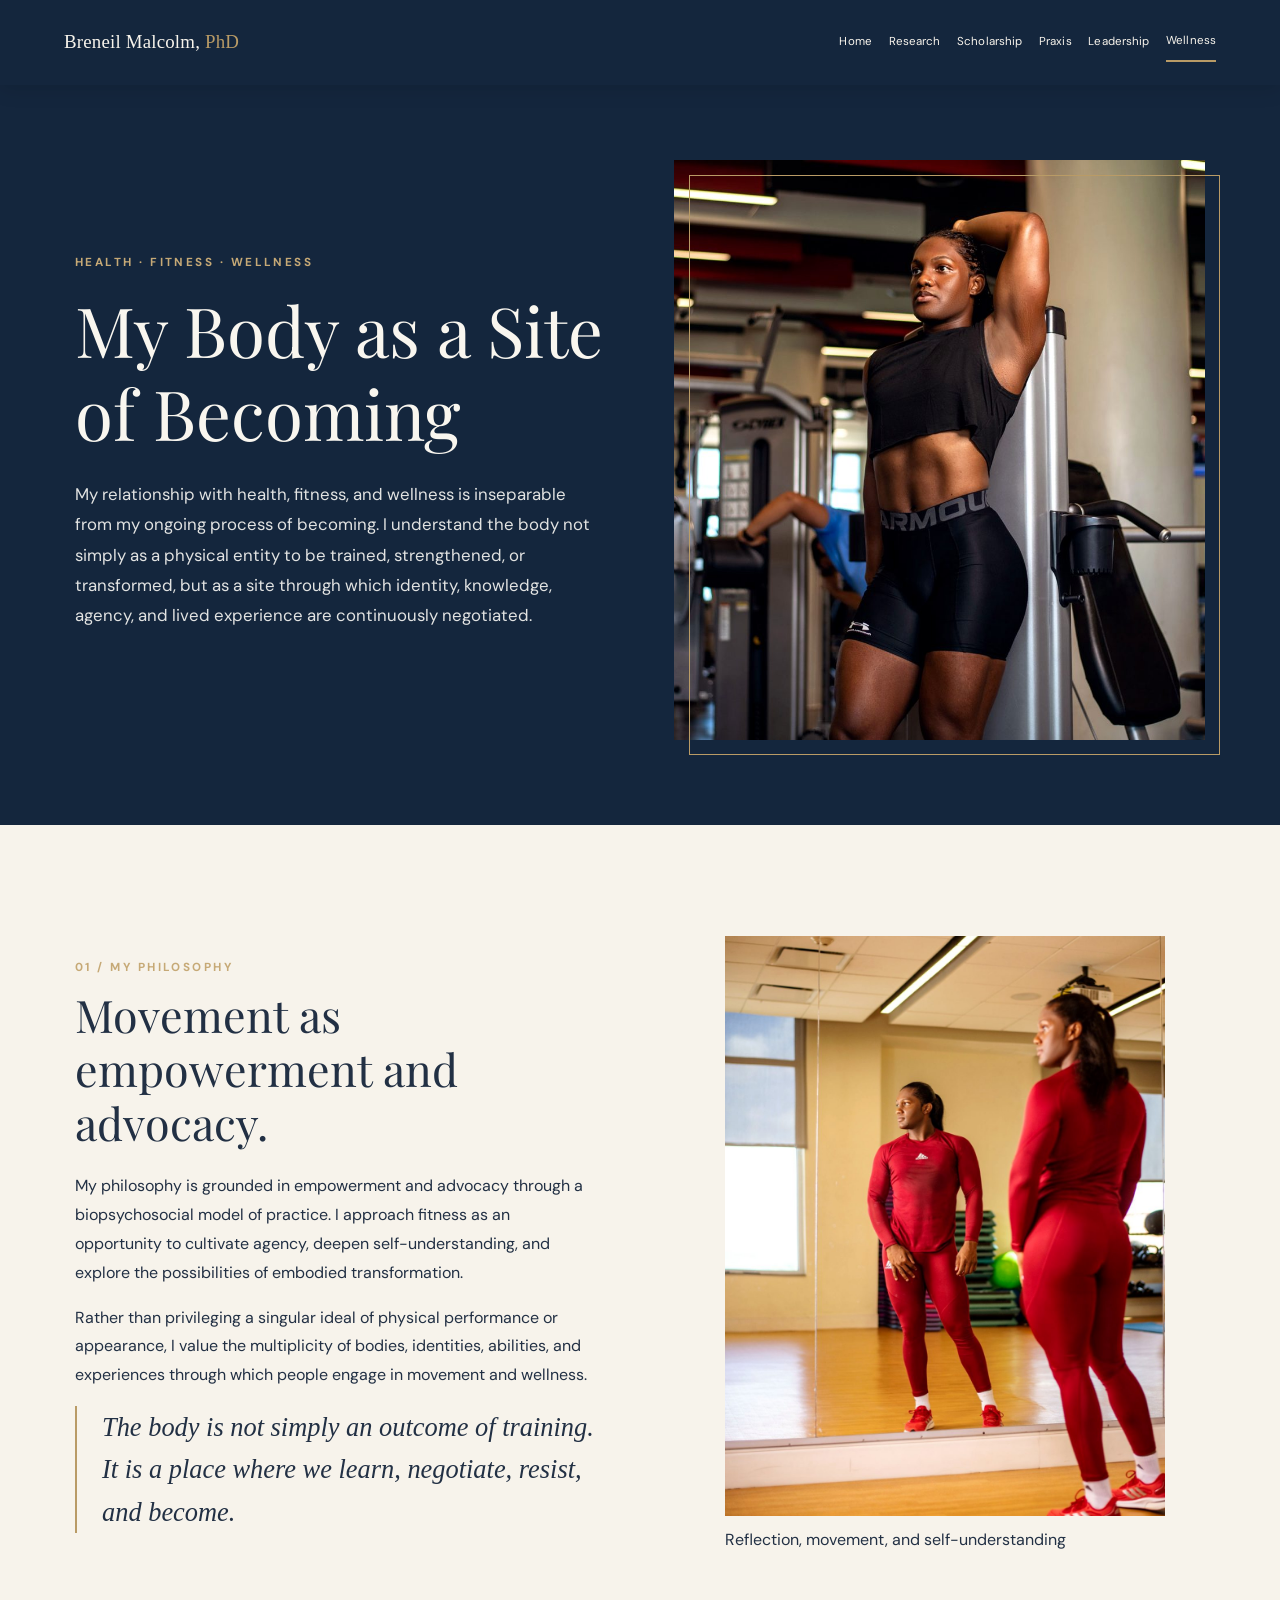
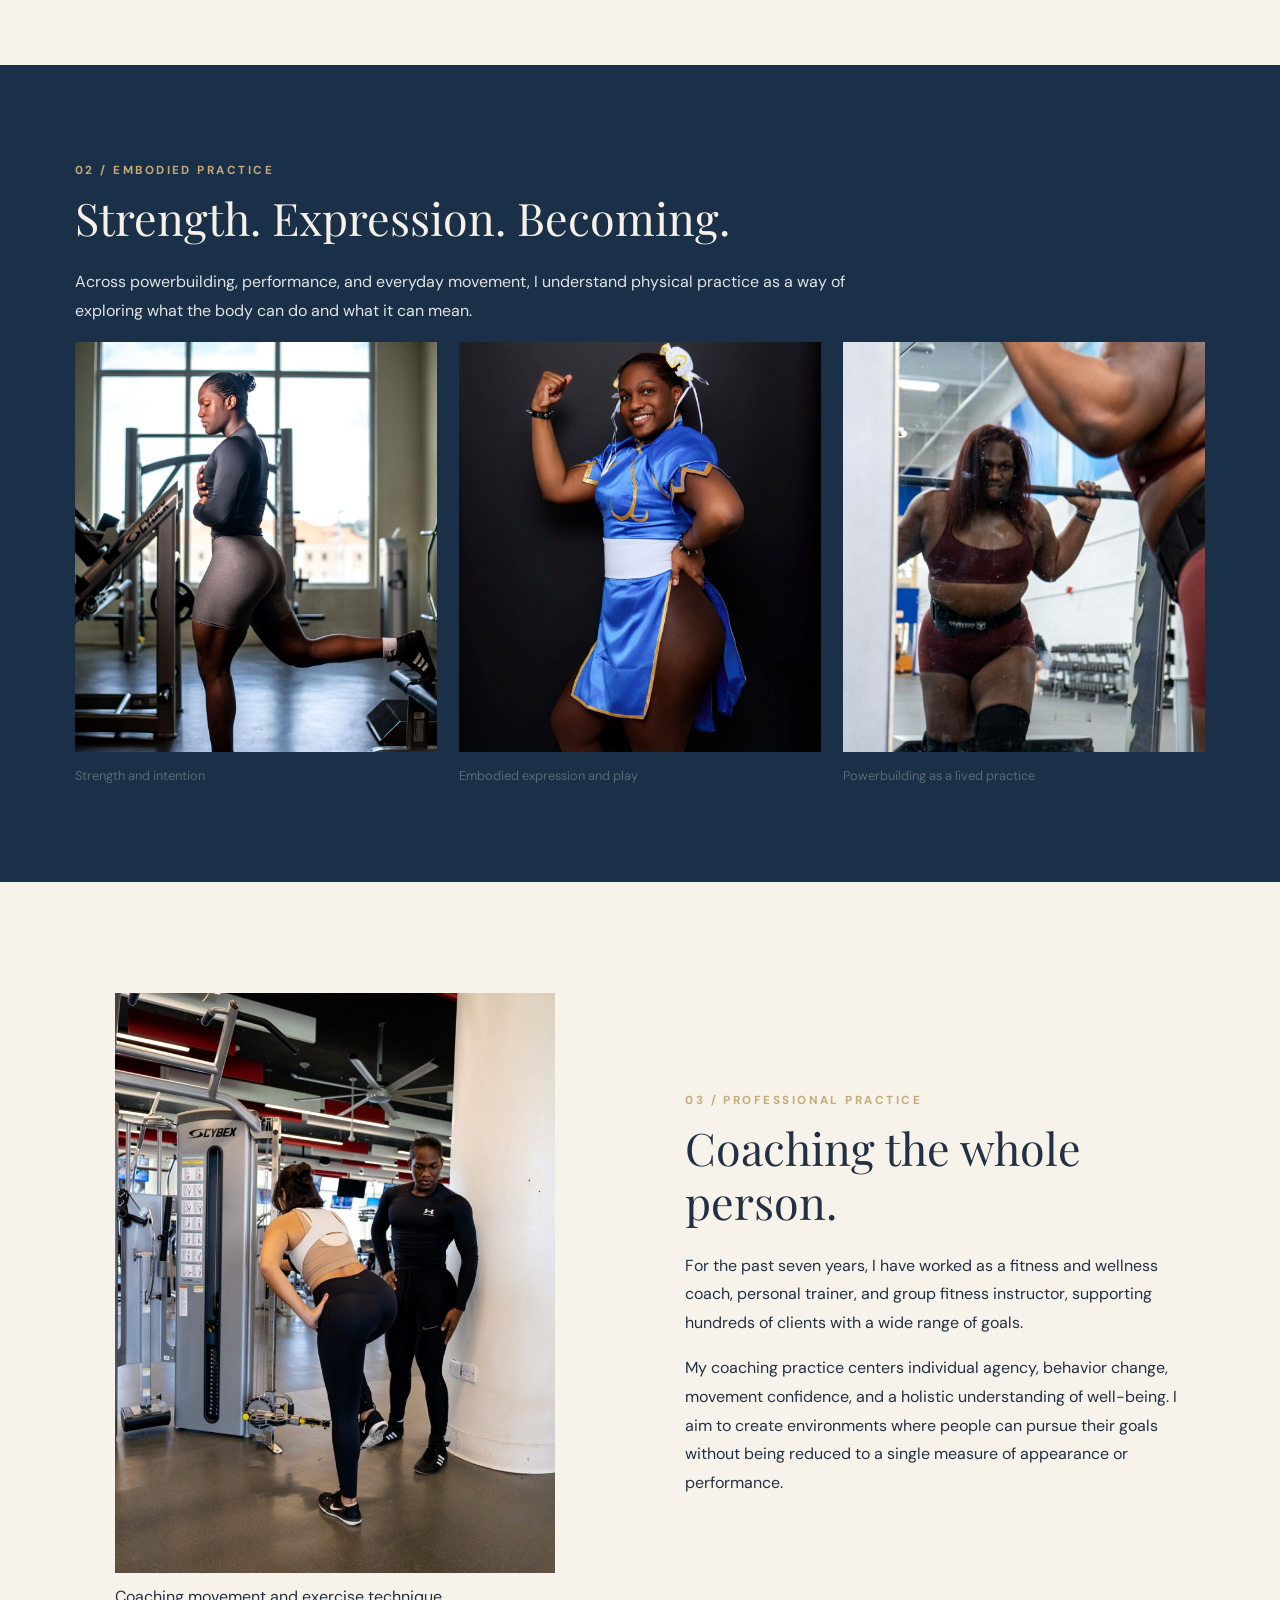
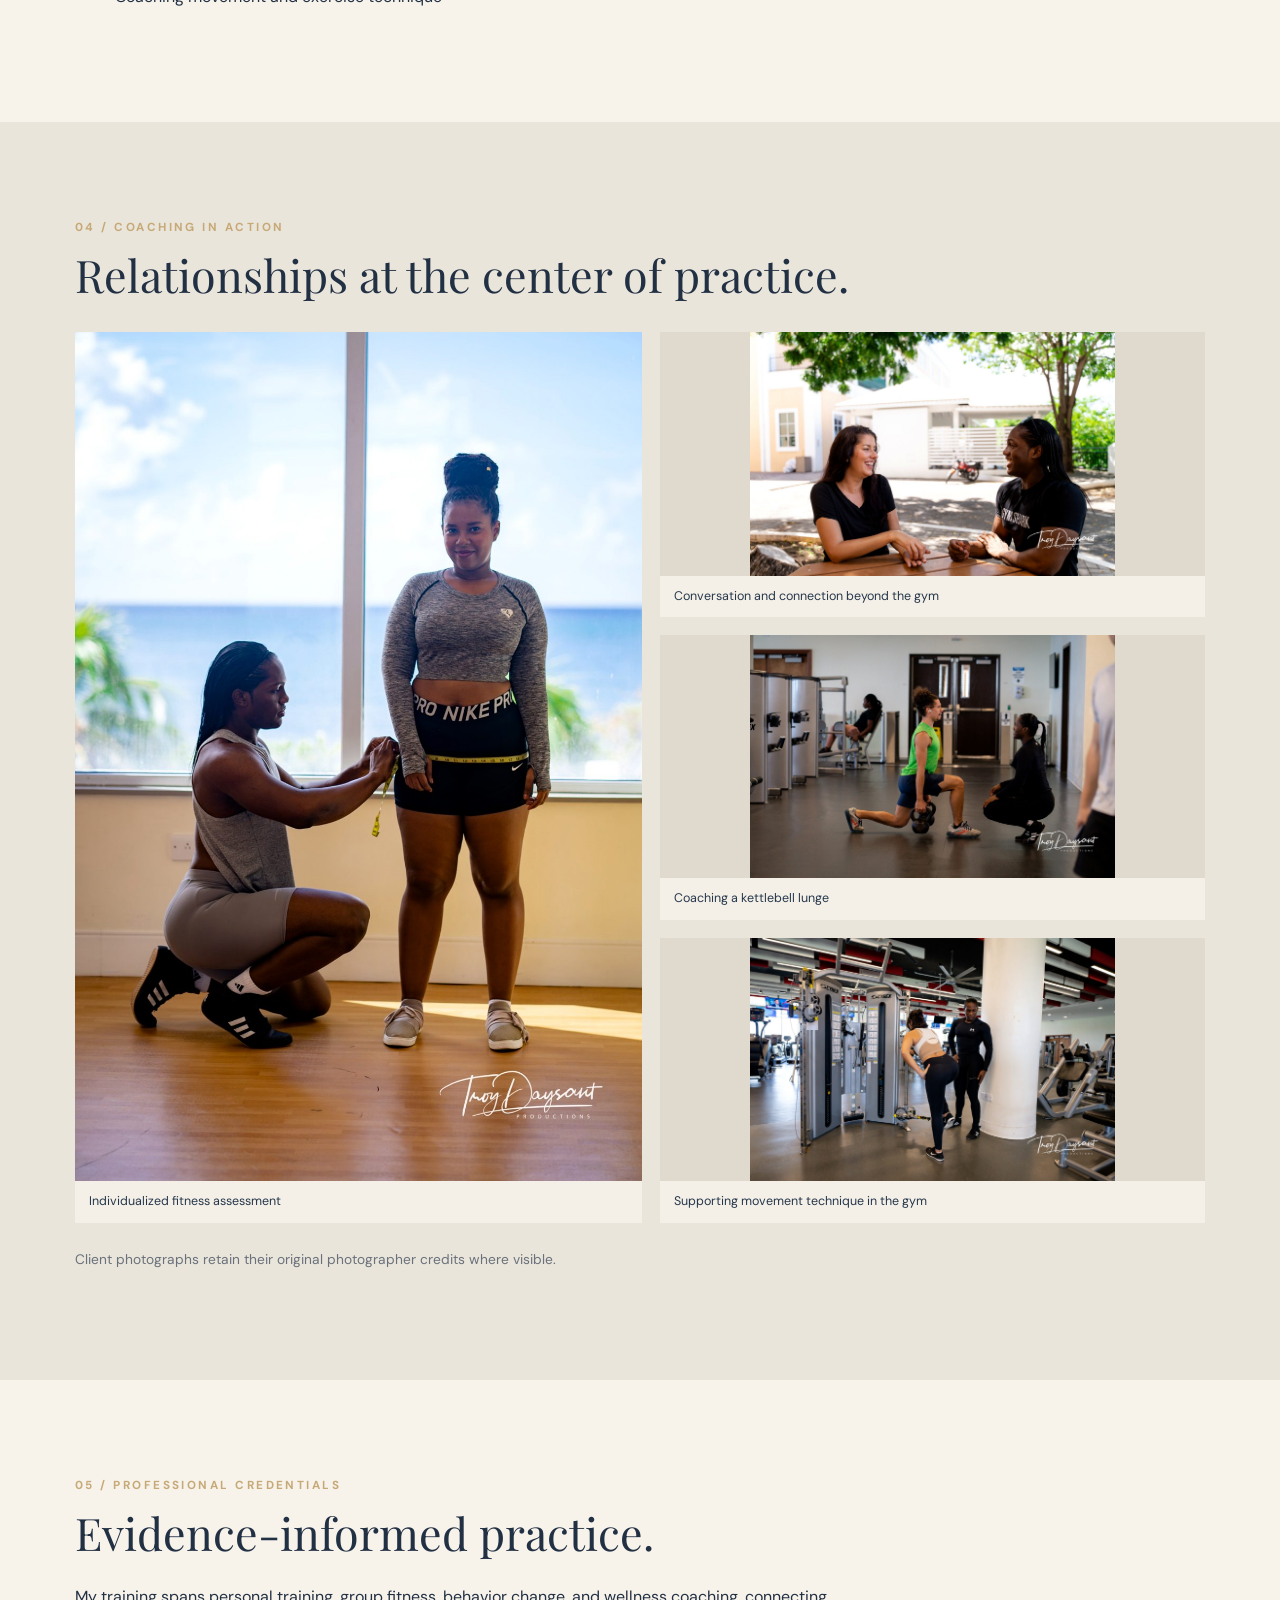
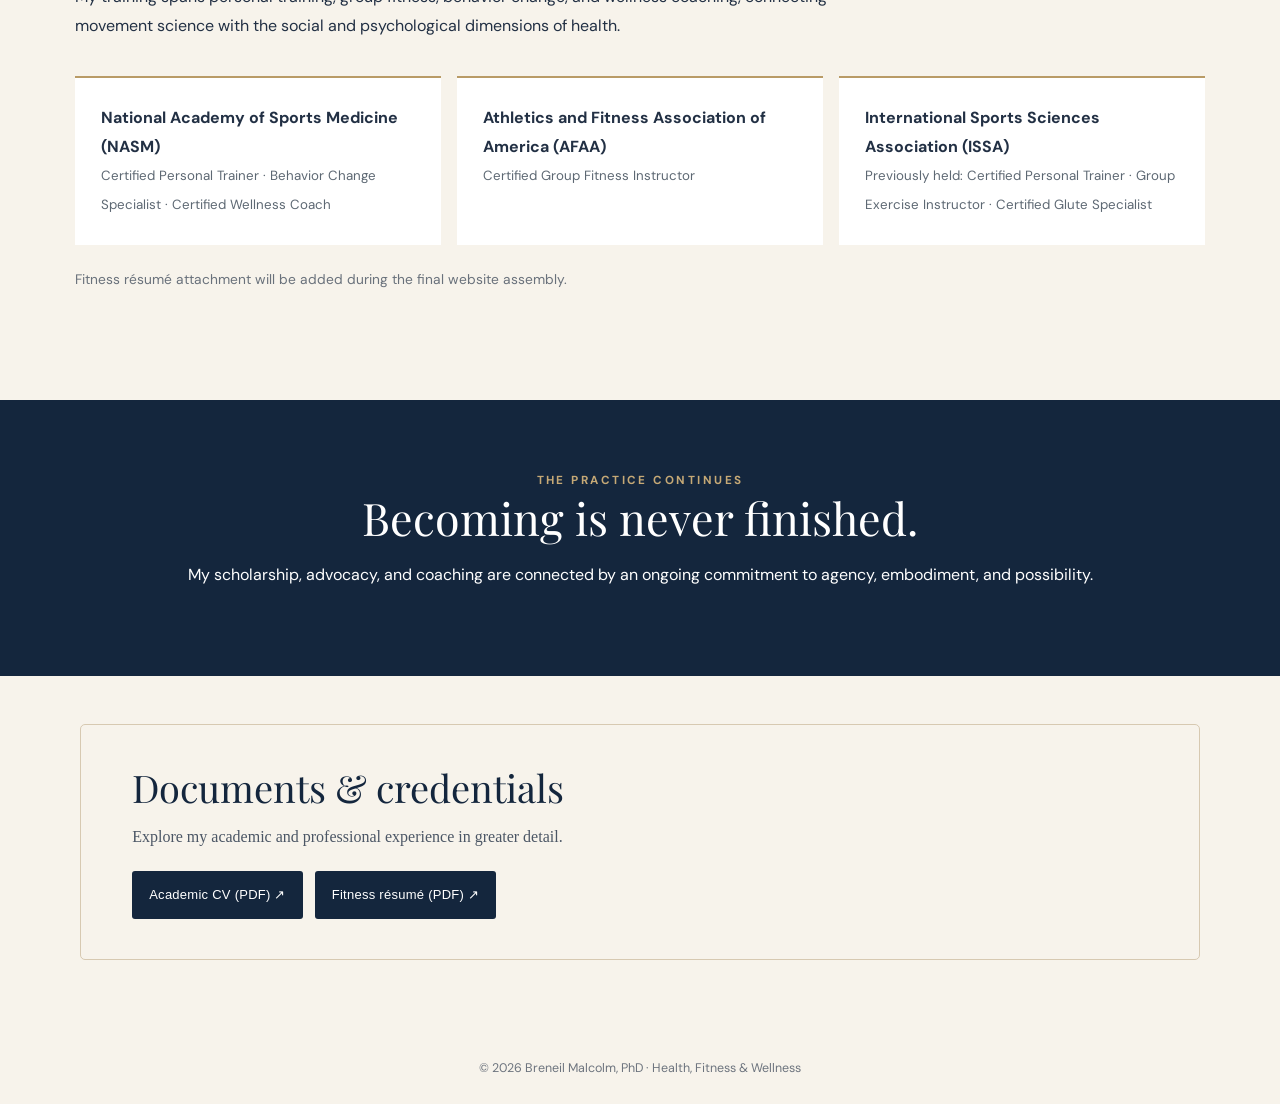
==== health-fitness-wellness.html @ 433d4fa1 "Launch Version 3 website preview" ====
<!DOCTYPE html>

<html lang="en"><head><meta charset="utf-8"/><meta content="width=device-width, initial-scale=1" name="viewport"/><title>Health, Fitness &amp; Wellness | Breneil Malcolm, PhD</title><style>@import url('https://fonts.googleapis.com/css2?family=DM+Sans:wght@400;500;600;700&family=Playfair+Display:wght@400;500;600&display=swap');:root{--navy:#14263d;--gold:#b99b66;--ivory:#f7f3eb;--ink:#223044}*{box-sizing:border-box}body{margin:0;background:var(--ivory);color:var(--ink);font-family:'DM Sans',Arial,sans-serif;line-height:1.8}header{background:#14263d;color:white;display:flex;align-items:center;justify-content:space-between;gap:20px;padding:23px 5%;position:sticky;top:0;z-index:3;box-shadow:0 3px 20px #0002}header a{color:#f8f4ec;text-decoration:none}header .brand{font-family:Georgia,serif;font-size:1.18rem;letter-spacing:.01em}header .brand span{color:var(--gold)}nav{display:flex;gap:17px;flex-wrap:wrap;font-size:.75rem}nav a:hover{color:#d9b97d}.wrap{max-width:1190px;margin:auto;padding:0 30px}.hero{background:var(--navy);color:#f9f6ef;padding:75px 0 85px}.hero-grid{display:grid;grid-template-columns:1fr 1fr;gap:6%;align-items:center}.eyebrow{color:#c6a976;font-size:.73rem;letter-spacing:.21em;text-transform:uppercase;font-weight:700}h1,h2,h3{font-family:'Playfair Display',Georgia,serif;font-weight:400;line-height:1.2}h1{font-size:clamp(3.3rem,5.4vw,6rem);margin:15px 0 25px}h2{font-size:clamp(2.1rem,3.5vw,3.5rem);margin:10px 0 23px}h3{font-size:1.6rem;margin:0 0 15px}.hero p{max-width:570px;color:#e2e3e2;font-size:1.05rem}.hero img{width:100%;height:580px;object-fit:cover;object-position:50% 30%;display:block}.hero figure{margin:0;position:relative}.hero figure:after{content:'';position:absolute;inset:15px -15px -15px 15px;border:1px solid #b99b66;pointer-events:none}section{padding:95px 0}.split{display:grid;grid-template-columns:1fr 1fr;gap:8%;align-items:center}.split img{width:100%;height:580px;object-fit:cover}.quote{font-family:Georgia,serif;font-style:italic;font-size:1.65rem;line-height:1.6;border-left:2px solid var(--gold);padding-left:25px}.dark{background:#1a3048;color:#f6f0e7}.dark p{color:#e1e3e4}.grid{display:grid;grid-template-columns:repeat(3,1fr);gap:22px}.grid figure,.two figure{margin:0}.grid img{width:100%;height:410px;object-fit:cover;display:block}.grid figure:nth-child(2) img{object-position:50% 32%}.grid figcaption,.two figcaption{font-size:.8rem;margin-top:12px;color:#5d6873}.two{display:grid;grid-template-columns:1fr 1fr;gap:24px}.two img{width:100%;height:390px;object-fit:cover;display:block}.credentials{display:grid;grid-template-columns:repeat(3,1fr);gap:16px;margin-top:35px}.credential{padding:26px;border-top:2px solid var(--gold);background:#fff}.credential b{display:block}.credential small{color:#5d6873}.note{color:#69717b;font-size:.86rem}.end{background:#14263d;color:white;text-align:center;padding:70px 20px}.end h2{margin:0 0 16px}footer{padding:25px;text-align:center;font-size:.78rem;color:#6d747e}@media(max-width:850px){header{position:relative;display:block}nav{margin-top:15px}.hero-grid,.split,.two{grid-template-columns:1fr}.hero img{height:470px}.grid,.credentials{grid-template-columns:1fr 1fr}section{padding:65px 0}}@media(max-width:580px){.grid,.credentials{grid-template-columns:1fr}.hero{padding:45px 0}.hero img{height:420px}.grid img{height:400px}.wrap{padding:0 20px}}
.two img.assessment-full{height:auto;aspect-ratio:auto;object-fit:contain;display:block;background:#f7f3eb}

/* Four-image editorial coaching gallery: one full portrait and three stacked scenes */
.coaching-editorial-grid{display:grid;grid-template-columns:minmax(0,1.04fr) minmax(0,1fr);gap:18px;align-items:start;margin-top:30px}
.coaching-editorial-grid .coaching-feature,.coaching-editorial-grid .coaching-stack{min-width:0}
.coaching-editorial-grid .coaching-stack{display:grid;grid-template-rows:repeat(3,auto);gap:18px}
.coaching-editorial-grid figure{margin:0;overflow:hidden;background:#e0d9ce}
.coaching-editorial-grid img{display:block;width:100%;height:auto;object-fit:contain}
.coaching-editorial-grid .coaching-feature img{aspect-ratio:auto;object-fit:contain}
.coaching-editorial-grid .coaching-stack img{height:100%;min-height:0;object-fit:contain;object-position:center;background:#e0d9ce}
@media(min-width:751px){.coaching-editorial-grid .coaching-stack{grid-template-rows:repeat(3,minmax(0,1fr));height:var(--feature-height,760px)}.coaching-editorial-grid .coaching-stack figure{display:flex;flex-direction:column;min-height:0}.coaching-editorial-grid .coaching-stack figure img{flex:1;min-height:0;height:0}.coaching-editorial-grid .coaching-stack figcaption{flex:none}}
.coaching-editorial-grid figcaption{padding:12px 14px;color:#26374b;font-size:.78rem;line-height:1.4;background:#f4f0e8}
@media(max-width:750px){.coaching-editorial-grid .coaching-stack img{height:210px;object-fit:contain}.coaching-editorial-grid{grid-template-columns:1fr}.coaching-editorial-grid .coaching-stack{grid-template-columns:1fr 1fr;grid-template-rows:auto}.coaching-editorial-grid .coaching-stack figure:last-child{grid-column:1/-1}.coaching-editorial-grid .coaching-stack img{height:210px}}
@media(max-width:480px){.coaching-editorial-grid .coaching-stack{grid-template-columns:1fr}.coaching-editorial-grid .coaching-stack figure:last-child{grid-column:auto}.coaching-editorial-grid .coaching-stack img{height:auto;max-height:360px;object-fit:contain}}
</style><link href="assets/site-global.css" rel="stylesheet"/><meta content="Breneil Malcolm, PhD — learning scientist, researcher, higher education leader, and health, fitness and wellness professional." name="description"/></head><body id="top"><header><a class="brand" href="index.html">Breneil Malcolm, <span>PhD</span></a><nav aria-label="Site navigation" class="v3-global-nav"><a href="index.html">Home</a><a href="research.html">Research</a><a href="scholarship.html">Scholarship</a><a href="professional-praxis.html">Praxis</a><a href="leadership-service.html">Leadership</a><a aria-current="page" href="health-fitness-wellness.html">Wellness</a></nav></header><main><div class="hero"><div class="wrap hero-grid"><div><div class="eyebrow">Health · Fitness · Wellness</div><h1>My Body as a Site of Becoming</h1><p>My relationship with health, fitness, and wellness is inseparable from my ongoing process of becoming. I understand the body not simply as a physical entity to be trained, strengthened, or transformed, but as a site through which identity, knowledge, agency, and lived experience are continuously negotiated.</p></div><figure><img alt="Breneil posing in a gym wearing black athletic attire" decoding="async" loading="eager" src="assets/health-fitness-wellness-1.jpg"/></figure></div></div><section><div class="wrap split"><div><div class="eyebrow">01 / My philosophy</div><h2>Movement as empowerment and advocacy.</h2><p>My philosophy is grounded in empowerment and advocacy through a biopsychosocial model of practice. I approach fitness as an opportunity to cultivate agency, deepen self-understanding, and explore the possibilities of embodied transformation.</p><p>Rather than privileging a singular ideal of physical performance or appearance, I value the multiplicity of bodies, identities, abilities, and experiences through which people engage in movement and wellness.</p><div class="quote">The body is not simply an outcome of training. It is a place where we learn, negotiate, resist, and become.</div></div><figure><img alt="Reflection, movement, and self-understanding" decoding="async" loading="lazy" src="assets/health-fitness-wellness-2.jpg"/><figcaption>Reflection, movement, and self-understanding</figcaption></figure></div></section><section class="dark"><div class="wrap"><div class="eyebrow">02 / Embodied practice</div><h2>Strength. Expression. Becoming.</h2><p style="max-width:790px">Across powerbuilding, performance, and everyday movement, I understand physical practice as a way of exploring what the body can do and what it can mean.</p><div class="grid"><figure><img alt="Strength and intention" decoding="async" loading="lazy" src="assets/health-fitness-wellness-3.jpg"/><figcaption>Strength and intention</figcaption></figure><figure><img alt="Embodied expression and play" decoding="async" loading="lazy" src="assets/health-fitness-wellness-4.jpg"/><figcaption>Embodied expression and play</figcaption></figure><figure><img alt="Powerbuilding as a lived practice" decoding="async" loading="lazy" src="assets/health-fitness-wellness-5.jpg"/><figcaption>Powerbuilding as a lived practice</figcaption></figure></div></div></section><section><div class="wrap split"><div><figure><img alt="Coaching movement and exercise technique" decoding="async" loading="lazy" src="assets/health-fitness-wellness-6.jpg"/><figcaption>Coaching movement and exercise technique</figcaption></figure></div><div><div class="eyebrow">03 / Professional practice</div><h2>Coaching the whole person.</h2><p>For the past seven years, I have worked as a fitness and wellness coach, personal trainer, and group fitness instructor, supporting hundreds of clients with a wide range of goals.</p><p>My coaching practice centers individual agency, behavior change, movement confidence, and a holistic understanding of well-being. I aim to create environments where people can pursue their goals without being reduced to a single measure of appearance or performance.</p></div></div></section><section style="background:#eae5db"><div class="wrap"><div class="eyebrow">04 / Coaching in action</div><h2>Relationships at the center of practice.</h2><div class="coaching-editorial-grid"><div class="coaching-feature"><figure class="coaching-tile"><img alt="Individualized fitness assessment" decoding="async" loading="lazy" src="assets/health-fitness-wellness-7.jpg"/><figcaption>Individualized fitness assessment</figcaption></figure></div><div class="coaching-stack"><figure class="coaching-tile"><img alt="Conversation and connection beyond the gym" decoding="async" loading="lazy" src="assets/health-fitness-wellness-8.jpg"/><figcaption>Conversation and connection beyond the gym</figcaption></figure><figure class="coaching-tile"><img alt="Coaching a kettlebell lunge" decoding="async" loading="lazy" src="assets/health-fitness-wellness-9.jpg"/><figcaption>Coaching a kettlebell lunge</figcaption></figure><figure class="coaching-tile"><img alt="Supporting movement technique in the gym" decoding="async" loading="lazy" src="assets/health-fitness-wellness-10.jpg"/><figcaption>Supporting movement technique in the gym</figcaption></figure></div></div><p class="note" style="margin-top:24px">Client photographs retain their original photographer credits where visible.</p></div></section><section><div class="wrap"><div class="eyebrow">05 / Professional credentials</div><h2>Evidence-informed practice.</h2><p style="max-width:760px">My training spans personal training, group fitness, behavior change, and wellness coaching, connecting movement science with the social and psychological dimensions of health.</p><div class="credentials"><div class="credential"><b>National Academy of Sports Medicine (NASM)</b><small>Certified Personal Trainer · Behavior Change Specialist · Certified Wellness Coach</small></div><div class="credential"><b>Athletics and Fitness Association of America (AFAA)</b><small>Certified Group Fitness Instructor</small></div><div class="credential"><b>International Sports Sciences Association (ISSA)</b><small>Previously held: Certified Personal Trainer · Group Exercise Instructor · Certified Glute Specialist</small></div></div><p class="note" style="margin-top:22px">Fitness résumé attachment will be added during the final website assembly.</p></div></section><div class="end"><div class="eyebrow">The practice continues</div><h2>Becoming is never finished.</h2><p>My scholarship, advocacy, and coaching are connected by an ongoing commitment to agency, embodiment, and possibility.</p></div><section aria-label="Downloadable documents" class="v3-documents"><h2>Documents &amp; credentials</h2><p>Explore my academic and professional experience in greater detail.</p><div class="v3-document-links"><a download="" href="documents/BMalcolm_CV_Website.pdf">Academic CV (PDF) ↗</a><a download="" href="documents/BMalcolm_FitnessResume_11-2026.pdf">Fitness résumé (PDF) ↗</a></div></section></main><footer>© 2026 Breneil Malcolm, PhD · Health, Fitness &amp; Wellness</footer><script>
(function(){
 const gallery=document.querySelector('.coaching-editorial-grid');
 if(!gallery)return;
 const feature=gallery.querySelector('.coaching-feature');
 function align(){if(window.innerWidth>750){gallery.style.setProperty('--feature-height',feature.getBoundingClientRect().height+'px')}else{gallery.style.removeProperty('--feature-height')}}
 if(window.ResizeObserver){new ResizeObserver(align).observe(feature)}
 window.addEventListener('resize',align);
 feature.querySelector('img').addEventListener('load',align);
 align();
})();
</script></body></html>
---- assets/site-global.css ----
/* Shared site-wide navigation and downloadable documents */
.v3-global-nav { display:flex!important; align-items:center!important; justify-content:flex-end!important; gap:clamp(9px,1.3vw,24px)!important; flex-wrap:wrap!important; visibility:visible!important; opacity:1!important; transform:none!important; position:static!important; width:auto!important; height:auto!important; background:transparent!important; padding:0!important; }
.v3-global-nav a { display:inline-block!important; text-decoration:none!important; font-size:clamp(10px,.9vw,13px)!important; white-space:nowrap!important; padding:8px 0!important; letter-spacing:.01em!important; }
.v3-global-nav a[aria-current="page"] { border-bottom:2px solid #b99b66!important; }
.v3-documents { max-width:1120px; margin:48px auto 72px; padding:40px clamp(22px,4vw,55px); background:#f7f3eb; color:#14263d; border:1px solid #d7c9b1; border-radius:5px; font-family:Georgia,serif; }
.v3-documents h2 { font-size:clamp(24px,3vw,38px); line-height:1.2; color:#14263d; margin:0 0 12px; }
.v3-documents p { color:#4b5665; font-size:16px; margin:0 0 20px; }
.v3-document-links { display:flex; flex-wrap:wrap; gap:12px; }
.v3-document-links a { display:inline-block; padding:12px 17px; background:#14263d; color:#fff!important; text-decoration:none; font-family:Arial,sans-serif; font-size:13px; letter-spacing:.02em; border-radius:3px; }
.v3-document-links a:hover,.v3-document-links a:focus-visible { background:#354c67; }
@media(max-width:900px){.v3-global-nav { justify-content:flex-start!important; flex-wrap:nowrap!important; overflow-x:auto!important; max-width:100%!important; padding:6px 0!important; }.v3-global-nav a{font-size:12px!important;flex:0 0 auto!important}.v3-documents{margin:30px 16px 48px;}}
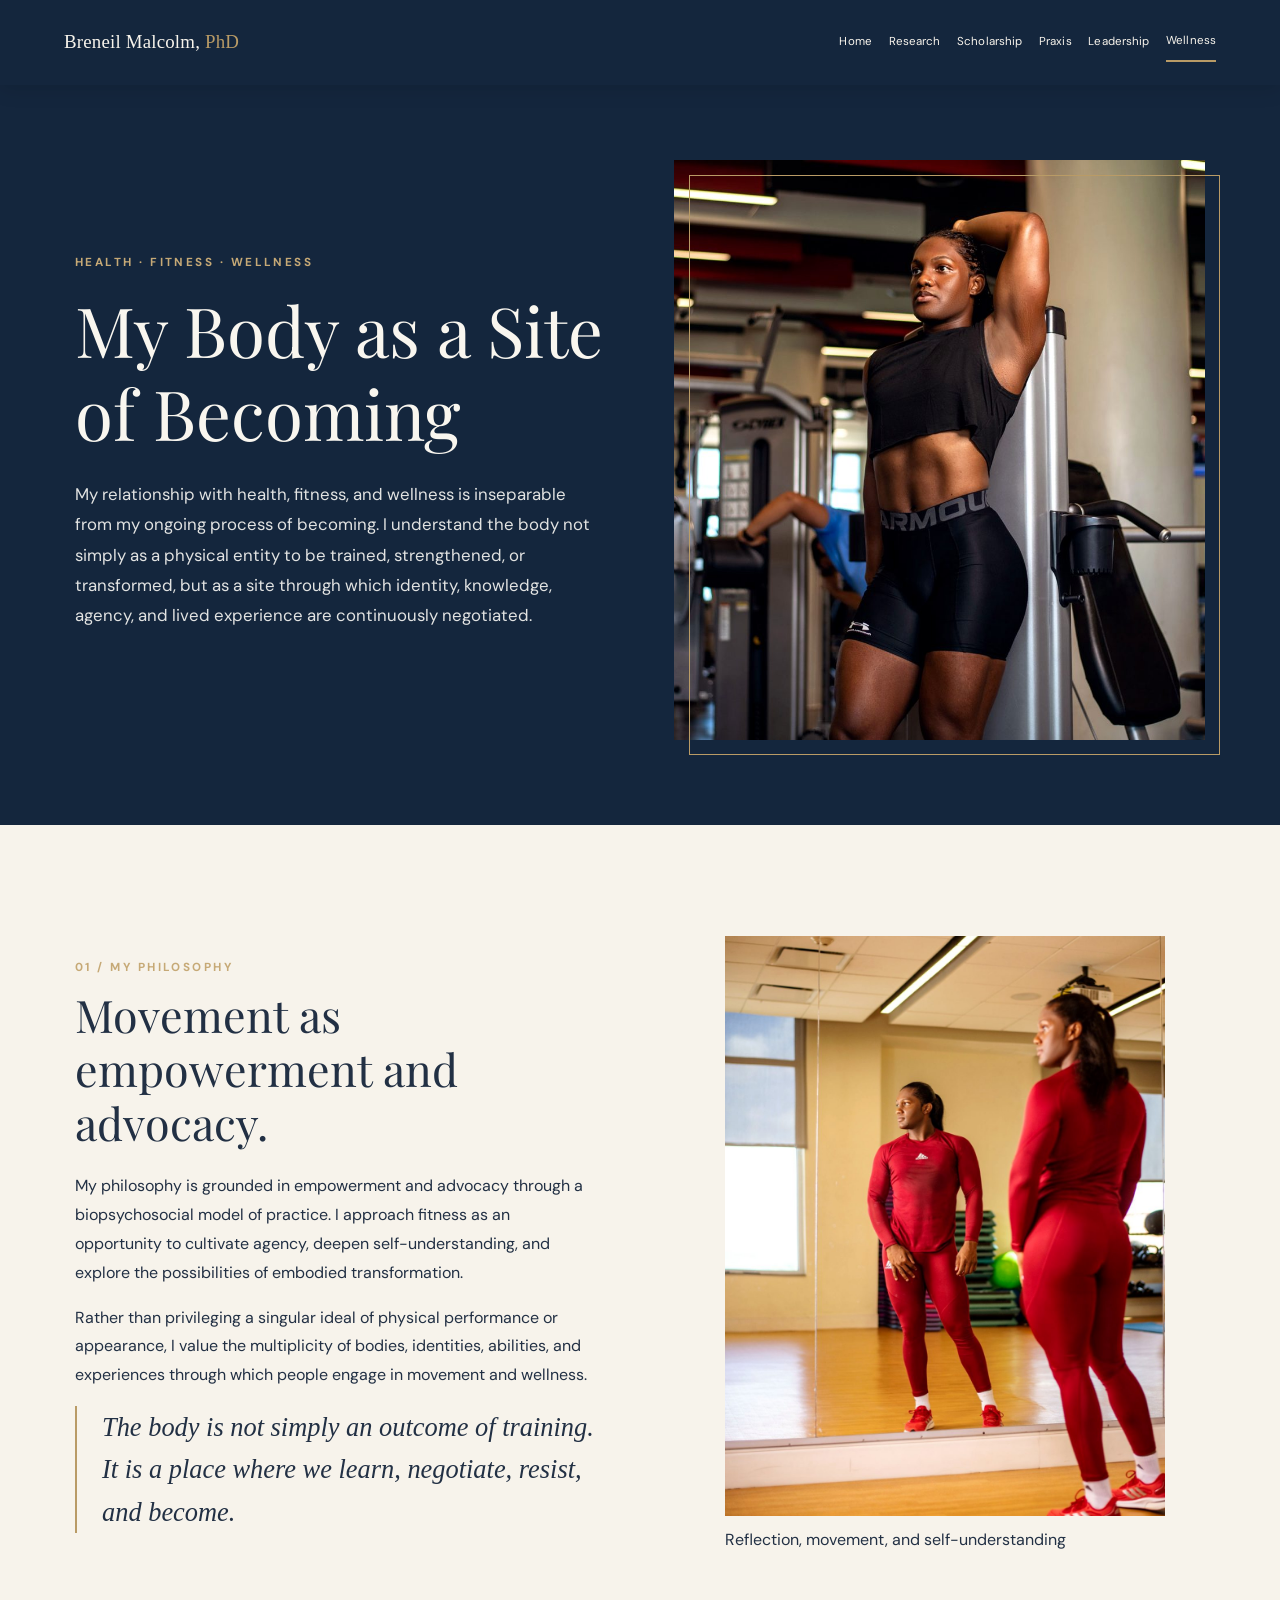
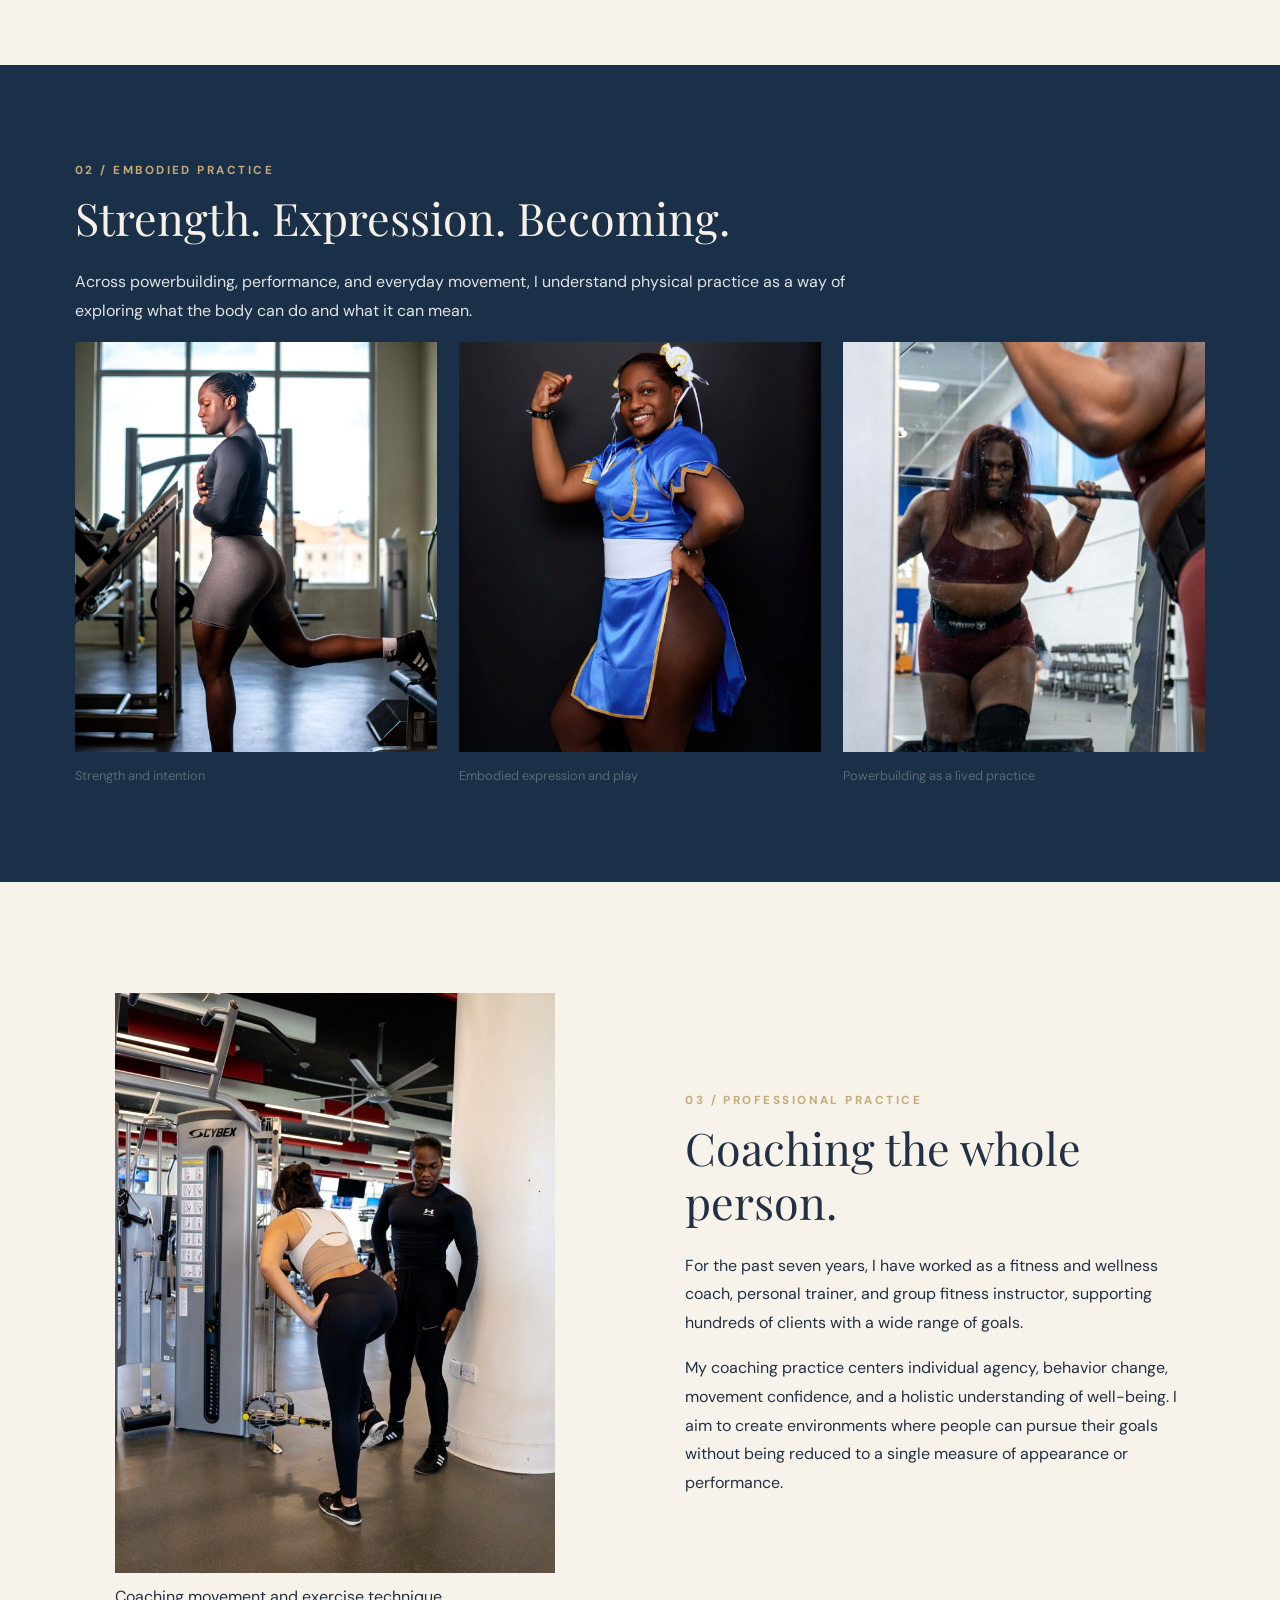
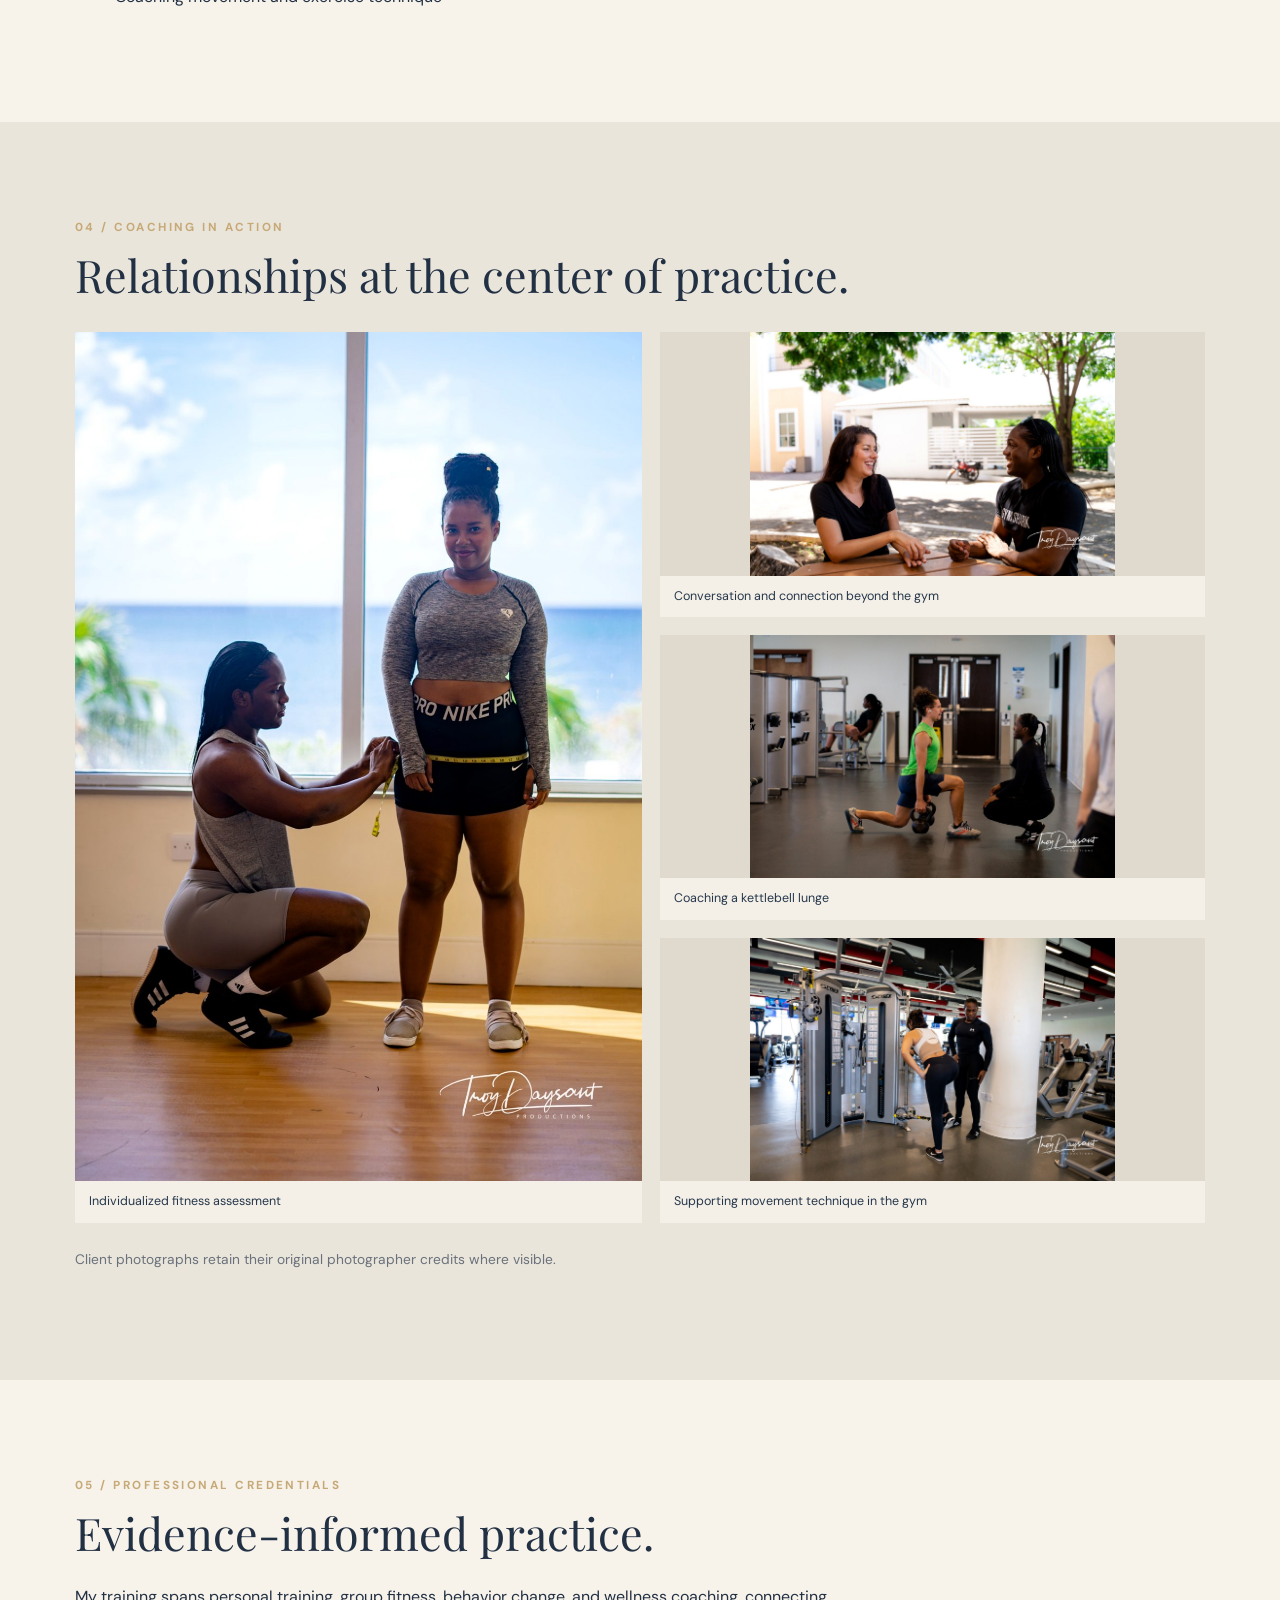
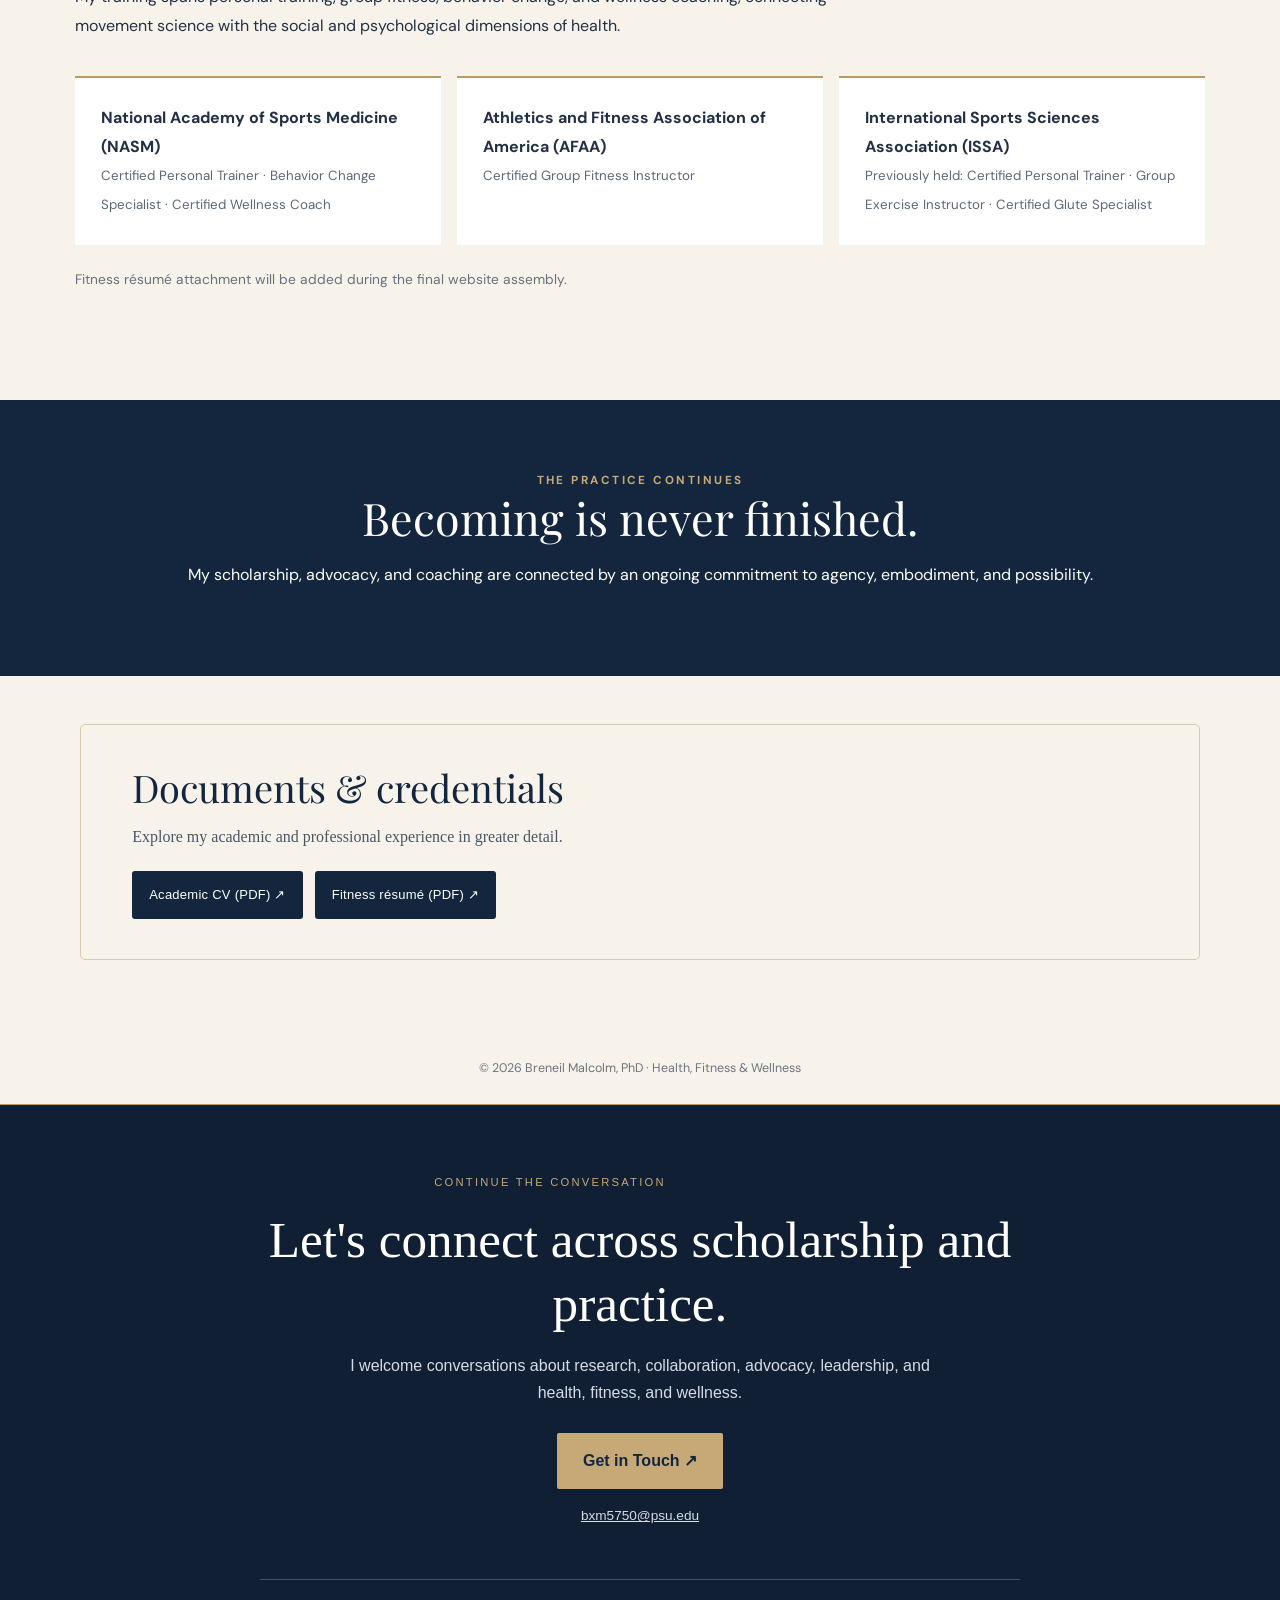
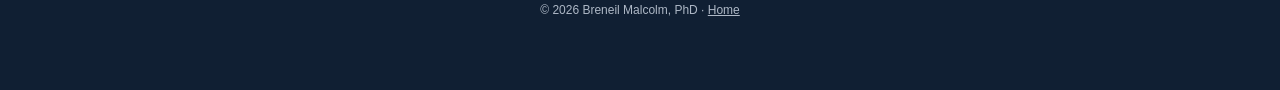
==== commit 0d2b81bc: "V3 Update" ====
--- a/health-fitness-wellness.html
+++ b/health-fitness-wellness.html
@@ -15,7 +15,7 @@
 .coaching-editorial-grid figcaption{padding:12px 14px;color:#26374b;font-size:.78rem;line-height:1.4;background:#f4f0e8}
 @media(max-width:750px){.coaching-editorial-grid .coaching-stack img{height:210px;object-fit:contain}.coaching-editorial-grid{grid-template-columns:1fr}.coaching-editorial-grid .coaching-stack{grid-template-columns:1fr 1fr;grid-template-rows:auto}.coaching-editorial-grid .coaching-stack figure:last-child{grid-column:1/-1}.coaching-editorial-grid .coaching-stack img{height:210px}}
 @media(max-width:480px){.coaching-editorial-grid .coaching-stack{grid-template-columns:1fr}.coaching-editorial-grid .coaching-stack figure:last-child{grid-column:auto}.coaching-editorial-grid .coaching-stack img{height:auto;max-height:360px;object-fit:contain}}
-</style><link href="assets/site-global.css" rel="stylesheet"/><meta content="Breneil Malcolm, PhD — learning scientist, researcher, higher education leader, and health, fitness and wellness professional." name="description"/></head><body id="top"><header><a class="brand" href="index.html">Breneil Malcolm, <span>PhD</span></a><nav aria-label="Site navigation" class="v3-global-nav"><a href="index.html">Home</a><a href="research.html">Research</a><a href="scholarship.html">Scholarship</a><a href="professional-praxis.html">Praxis</a><a href="leadership-service.html">Leadership</a><a aria-current="page" href="health-fitness-wellness.html">Wellness</a></nav></header><main><div class="hero"><div class="wrap hero-grid"><div><div class="eyebrow">Health · Fitness · Wellness</div><h1>My Body as a Site of Becoming</h1><p>My relationship with health, fitness, and wellness is inseparable from my ongoing process of becoming. I understand the body not simply as a physical entity to be trained, strengthened, or transformed, but as a site through which identity, knowledge, agency, and lived experience are continuously negotiated.</p></div><figure><img alt="Breneil posing in a gym wearing black athletic attire" decoding="async" loading="eager" src="assets/health-fitness-wellness-1.jpg"/></figure></div></div><section><div class="wrap split"><div><div class="eyebrow">01 / My philosophy</div><h2>Movement as empowerment and advocacy.</h2><p>My philosophy is grounded in empowerment and advocacy through a biopsychosocial model of practice. I approach fitness as an opportunity to cultivate agency, deepen self-understanding, and explore the possibilities of embodied transformation.</p><p>Rather than privileging a singular ideal of physical performance or appearance, I value the multiplicity of bodies, identities, abilities, and experiences through which people engage in movement and wellness.</p><div class="quote">The body is not simply an outcome of training. It is a place where we learn, negotiate, resist, and become.</div></div><figure><img alt="Reflection, movement, and self-understanding" decoding="async" loading="lazy" src="assets/health-fitness-wellness-2.jpg"/><figcaption>Reflection, movement, and self-understanding</figcaption></figure></div></section><section class="dark"><div class="wrap"><div class="eyebrow">02 / Embodied practice</div><h2>Strength. Expression. Becoming.</h2><p style="max-width:790px">Across powerbuilding, performance, and everyday movement, I understand physical practice as a way of exploring what the body can do and what it can mean.</p><div class="grid"><figure><img alt="Strength and intention" decoding="async" loading="lazy" src="assets/health-fitness-wellness-3.jpg"/><figcaption>Strength and intention</figcaption></figure><figure><img alt="Embodied expression and play" decoding="async" loading="lazy" src="assets/health-fitness-wellness-4.jpg"/><figcaption>Embodied expression and play</figcaption></figure><figure><img alt="Powerbuilding as a lived practice" decoding="async" loading="lazy" src="assets/health-fitness-wellness-5.jpg"/><figcaption>Powerbuilding as a lived practice</figcaption></figure></div></div></section><section><div class="wrap split"><div><figure><img alt="Coaching movement and exercise technique" decoding="async" loading="lazy" src="assets/health-fitness-wellness-6.jpg"/><figcaption>Coaching movement and exercise technique</figcaption></figure></div><div><div class="eyebrow">03 / Professional practice</div><h2>Coaching the whole person.</h2><p>For the past seven years, I have worked as a fitness and wellness coach, personal trainer, and group fitness instructor, supporting hundreds of clients with a wide range of goals.</p><p>My coaching practice centers individual agency, behavior change, movement confidence, and a holistic understanding of well-being. I aim to create environments where people can pursue their goals without being reduced to a single measure of appearance or performance.</p></div></div></section><section style="background:#eae5db"><div class="wrap"><div class="eyebrow">04 / Coaching in action</div><h2>Relationships at the center of practice.</h2><div class="coaching-editorial-grid"><div class="coaching-feature"><figure class="coaching-tile"><img alt="Individualized fitness assessment" decoding="async" loading="lazy" src="assets/health-fitness-wellness-7.jpg"/><figcaption>Individualized fitness assessment</figcaption></figure></div><div class="coaching-stack"><figure class="coaching-tile"><img alt="Conversation and connection beyond the gym" decoding="async" loading="lazy" src="assets/health-fitness-wellness-8.jpg"/><figcaption>Conversation and connection beyond the gym</figcaption></figure><figure class="coaching-tile"><img alt="Coaching a kettlebell lunge" decoding="async" loading="lazy" src="assets/health-fitness-wellness-9.jpg"/><figcaption>Coaching a kettlebell lunge</figcaption></figure><figure class="coaching-tile"><img alt="Supporting movement technique in the gym" decoding="async" loading="lazy" src="assets/health-fitness-wellness-10.jpg"/><figcaption>Supporting movement technique in the gym</figcaption></figure></div></div><p class="note" style="margin-top:24px">Client photographs retain their original photographer credits where visible.</p></div></section><section><div class="wrap"><div class="eyebrow">05 / Professional credentials</div><h2>Evidence-informed practice.</h2><p style="max-width:760px">My training spans personal training, group fitness, behavior change, and wellness coaching, connecting movement science with the social and psychological dimensions of health.</p><div class="credentials"><div class="credential"><b>National Academy of Sports Medicine (NASM)</b><small>Certified Personal Trainer · Behavior Change Specialist · Certified Wellness Coach</small></div><div class="credential"><b>Athletics and Fitness Association of America (AFAA)</b><small>Certified Group Fitness Instructor</small></div><div class="credential"><b>International Sports Sciences Association (ISSA)</b><small>Previously held: Certified Personal Trainer · Group Exercise Instructor · Certified Glute Specialist</small></div></div><p class="note" style="margin-top:22px">Fitness résumé attachment will be added during the final website assembly.</p></div></section><div class="end"><div class="eyebrow">The practice continues</div><h2>Becoming is never finished.</h2><p>My scholarship, advocacy, and coaching are connected by an ongoing commitment to agency, embodiment, and possibility.</p></div><section aria-label="Downloadable documents" class="v3-documents"><h2>Documents &amp; credentials</h2><p>Explore my academic and professional experience in greater detail.</p><div class="v3-document-links"><a download="" href="documents/BMalcolm_CV_Website.pdf">Academic CV (PDF) ↗</a><a download="" href="documents/BMalcolm_FitnessResume_11-2026.pdf">Fitness résumé (PDF) ↗</a></div></section></main><footer>© 2026 Breneil Malcolm, PhD · Health, Fitness &amp; Wellness</footer><script>
+</style><link href="assets/site-global.css" rel="stylesheet"/><meta content="Breneil Malcolm, PhD — learning scientist, researcher, higher education leader, and health, fitness and wellness professional." name="description"/><link rel="stylesheet" href="assets/v3-refinements.css"/></head><body id="top"><header><a class="brand" href="index.html">Breneil Malcolm, <span>PhD</span></a><nav aria-label="Site navigation" class="v3-global-nav"><a href="index.html">Home</a><a href="research.html">Research</a><a href="scholarship.html">Scholarship</a><a href="professional-praxis.html">Praxis</a><a href="leadership-service.html">Leadership</a><a aria-current="page" href="health-fitness-wellness.html">Wellness</a></nav></header><main><div class="hero"><div class="wrap hero-grid"><div><div class="eyebrow">Health · Fitness · Wellness</div><h1>My Body as a Site of Becoming</h1><p>My relationship with health, fitness, and wellness is inseparable from my ongoing process of becoming. I understand the body not simply as a physical entity to be trained, strengthened, or transformed, but as a site through which identity, knowledge, agency, and lived experience are continuously negotiated.</p></div><figure><img alt="Breneil posing in a gym wearing black athletic attire" decoding="async" loading="eager" src="assets/health-fitness-wellness-1.jpg"/></figure></div></div><section><div class="wrap split"><div><div class="eyebrow">01 / My philosophy</div><h2>Movement as empowerment and advocacy.</h2><p>My philosophy is grounded in empowerment and advocacy through a biopsychosocial model of practice. I approach fitness as an opportunity to cultivate agency, deepen self-understanding, and explore the possibilities of embodied transformation.</p><p>Rather than privileging a singular ideal of physical performance or appearance, I value the multiplicity of bodies, identities, abilities, and experiences through which people engage in movement and wellness.</p><div class="quote">The body is not simply an outcome of training. It is a place where we learn, negotiate, resist, and become.</div></div><figure><img alt="Reflection, movement, and self-understanding" decoding="async" loading="lazy" src="assets/health-fitness-wellness-2.jpg"/><figcaption>Reflection, movement, and self-understanding</figcaption></figure></div></section><section class="dark"><div class="wrap"><div class="eyebrow">02 / Embodied practice</div><h2>Strength. Expression. Becoming.</h2><p style="max-width:790px">Across powerbuilding, performance, and everyday movement, I understand physical practice as a way of exploring what the body can do and what it can mean.</p><div class="grid"><figure><img alt="Strength and intention" decoding="async" loading="lazy" src="assets/health-fitness-wellness-3.jpg"/><figcaption>Strength and intention</figcaption></figure><figure><img alt="Embodied expression and play" decoding="async" loading="lazy" src="assets/health-fitness-wellness-4.jpg"/><figcaption>Embodied expression and play</figcaption></figure><figure><img alt="Powerbuilding as a lived practice" decoding="async" loading="lazy" src="assets/health-fitness-wellness-5.jpg"/><figcaption>Powerbuilding as a lived practice</figcaption></figure></div></div></section><section><div class="wrap split"><div><figure><img alt="Coaching movement and exercise technique" decoding="async" loading="lazy" src="assets/health-fitness-wellness-6.jpg"/><figcaption>Coaching movement and exercise technique</figcaption></figure></div><div><div class="eyebrow">03 / Professional practice</div><h2>Coaching the whole person.</h2><p>For the past seven years, I have worked as a fitness and wellness coach, personal trainer, and group fitness instructor, supporting hundreds of clients with a wide range of goals.</p><p>My coaching practice centers individual agency, behavior change, movement confidence, and a holistic understanding of well-being. I aim to create environments where people can pursue their goals without being reduced to a single measure of appearance or performance.</p></div></div></section><section style="background:#eae5db"><div class="wrap"><div class="eyebrow">04 / Coaching in action</div><h2>Relationships at the center of practice.</h2><div class="coaching-editorial-grid"><div class="coaching-feature"><figure class="coaching-tile"><img alt="Individualized fitness assessment" decoding="async" loading="lazy" src="assets/health-fitness-wellness-7.jpg"/><figcaption>Individualized fitness assessment</figcaption></figure></div><div class="coaching-stack"><figure class="coaching-tile"><img alt="Conversation and connection beyond the gym" decoding="async" loading="lazy" src="assets/health-fitness-wellness-8.jpg"/><figcaption>Conversation and connection beyond the gym</figcaption></figure><figure class="coaching-tile"><img alt="Coaching a kettlebell lunge" decoding="async" loading="lazy" src="assets/health-fitness-wellness-9.jpg"/><figcaption>Coaching a kettlebell lunge</figcaption></figure><figure class="coaching-tile"><img alt="Supporting movement technique in the gym" decoding="async" loading="lazy" src="assets/health-fitness-wellness-10.jpg"/><figcaption>Supporting movement technique in the gym</figcaption></figure></div></div><p class="note" style="margin-top:24px">Client photographs retain their original photographer credits where visible.</p></div></section><section><div class="wrap"><div class="eyebrow">05 / Professional credentials</div><h2>Evidence-informed practice.</h2><p style="max-width:760px">My training spans personal training, group fitness, behavior change, and wellness coaching, connecting movement science with the social and psychological dimensions of health.</p><div class="credentials"><div class="credential"><b>National Academy of Sports Medicine (NASM)</b><small>Certified Personal Trainer · Behavior Change Specialist · Certified Wellness Coach</small></div><div class="credential"><b>Athletics and Fitness Association of America (AFAA)</b><small>Certified Group Fitness Instructor</small></div><div class="credential"><b>International Sports Sciences Association (ISSA)</b><small>Previously held: Certified Personal Trainer · Group Exercise Instructor · Certified Glute Specialist</small></div></div><p class="note" style="margin-top:22px">Fitness résumé attachment will be added during the final website assembly.</p></div></section><div class="end"><div class="eyebrow">The practice continues</div><h2>Becoming is never finished.</h2><p>My scholarship, advocacy, and coaching are connected by an ongoing commitment to agency, embodiment, and possibility.</p></div><section aria-label="Downloadable documents" class="v3-documents"><h2>Documents &amp; credentials</h2><p>Explore my academic and professional experience in greater detail.</p><div class="v3-document-links"><a target="_blank" rel="noopener noreferrer" href="documents/BMalcolm_CV_Website.pdf">Academic CV (PDF) ↗</a><a target="_blank" rel="noopener noreferrer" href="documents/BMalcolm_FitnessResume_11-2026.pdf">Fitness résumé (PDF) ↗</a></div></section></main><footer>© 2026 Breneil Malcolm, PhD · Health, Fitness &amp; Wellness</footer><section class="v3-contact-footer" aria-label="Get in touch"><div class="v3-contact-inner"><p class="v3-contact-kicker">Continue the conversation</p><h2>Let's connect across scholarship and practice.</h2><p>I welcome conversations about research, collaboration, advocacy, leadership, and health, fitness, and wellness.</p><a class="v3-contact-button" href="mailto:bxm5750@psu.edu?subject=Inquiry%20via%20breneil.com">Get in Touch ↗</a><a class="v3-contact-email" href="mailto:bxm5750@psu.edu">bxm5750@psu.edu</a><div class="v3-contact-bottom">© 2026 Breneil Malcolm, PhD · <a href="index.html" style="color:inherit">Home</a></div></div></section><script>
 (function(){
  const gallery=document.querySelector('.coaching-editorial-grid');
  if(!gallery)return;
--- a/assets/v3-refinements.css
+++ b/assets/v3-refinements.css
@@ -0,0 +1,17 @@
+
+/* Final-proof refinements: consistent contact footer and full-body hero */
+.v3-contact-footer{background:#101f33;color:#f7f3eb;padding:68px max(6vw,24px);text-align:center;border-top:1px solid #b99b66;font-family:Arial,sans-serif}
+.v3-contact-footer .v3-contact-inner{max-width:760px;margin:auto}
+.v3-contact-footer .v3-contact-kicker{font-size:.7rem;text-transform:uppercase;letter-spacing:.2em;color:#c6a976;margin:0 0 16px}
+.v3-contact-footer h2{font-family:Georgia,serif;font-weight:400;font-size:clamp(2rem,4vw,3.5rem);line-height:1.25;color:#fff;margin:0 0 16px}
+.v3-contact-footer p{color:#d6dce5;margin:0 auto 26px;max-width:580px;line-height:1.7}
+.v3-contact-footer .v3-contact-button{display:inline-block;background:#c6a976;color:#14263d;padding:14px 26px;font-weight:700;text-decoration:none;border-radius:2px}
+.v3-contact-footer .v3-contact-button:hover{background:#e0c592}
+.v3-contact-footer .v3-contact-email{display:block;color:#d6dce5;font-size:.85rem;margin-top:15px}
+.v3-contact-footer .v3-contact-email:hover{color:white}
+.v3-contact-footer .v3-contact-bottom{border-top:1px solid #435167;padding-top:20px;margin-top:50px;font-size:.75rem;color:#aeb8c6}
+/* Full original portrait visible, not cropped */
+body.v3-home .hero-grid .portrait{min-height:0;align-self:center;aspect-ratio:2/3;overflow:hidden;background:#26374b}
+body.v3-home .hero-grid .portrait img{position:static;display:block;width:100%;height:100%;object-fit:contain;object-position:center center}
+body.v3-home .hero-grid .portrait figcaption{z-index:1}
+@media(max-width:760px){body.v3-home .hero-grid .portrait{min-height:0;max-height:none;width:min(100%,470px);margin:0 auto}}
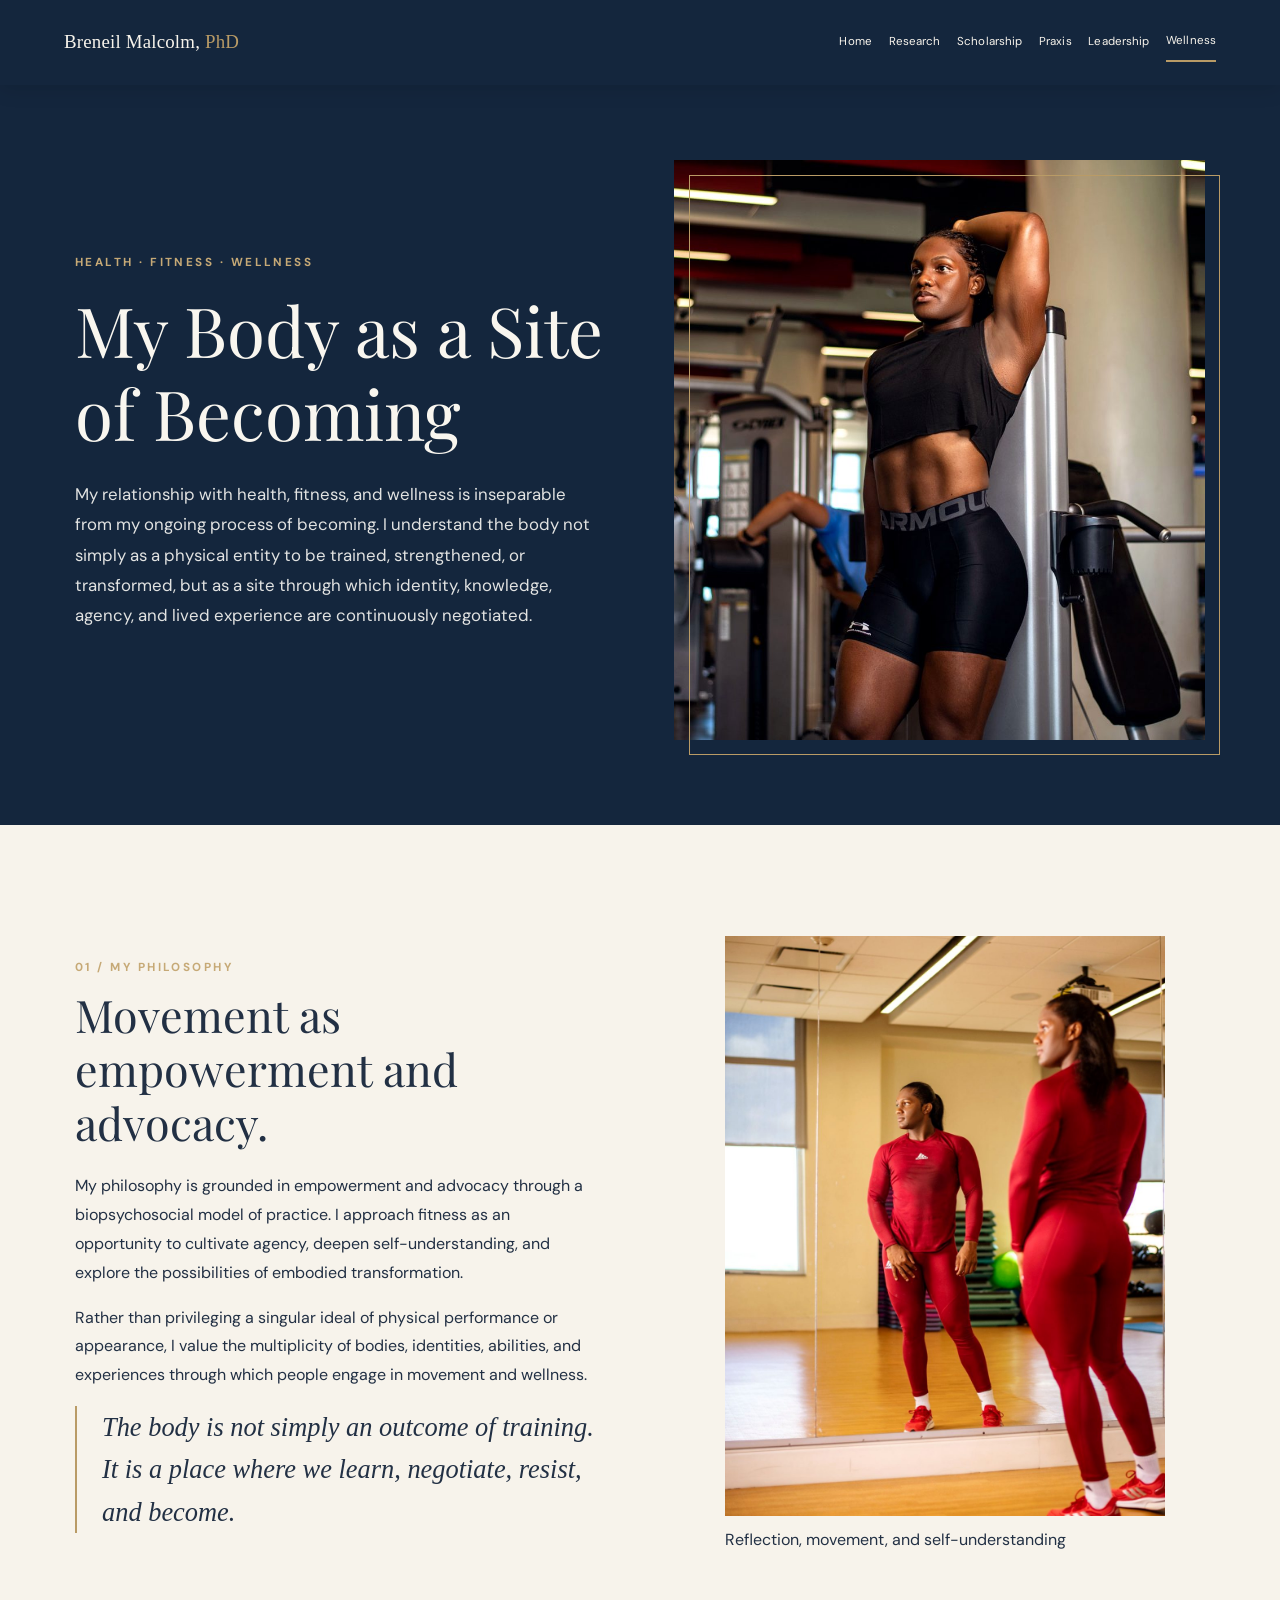
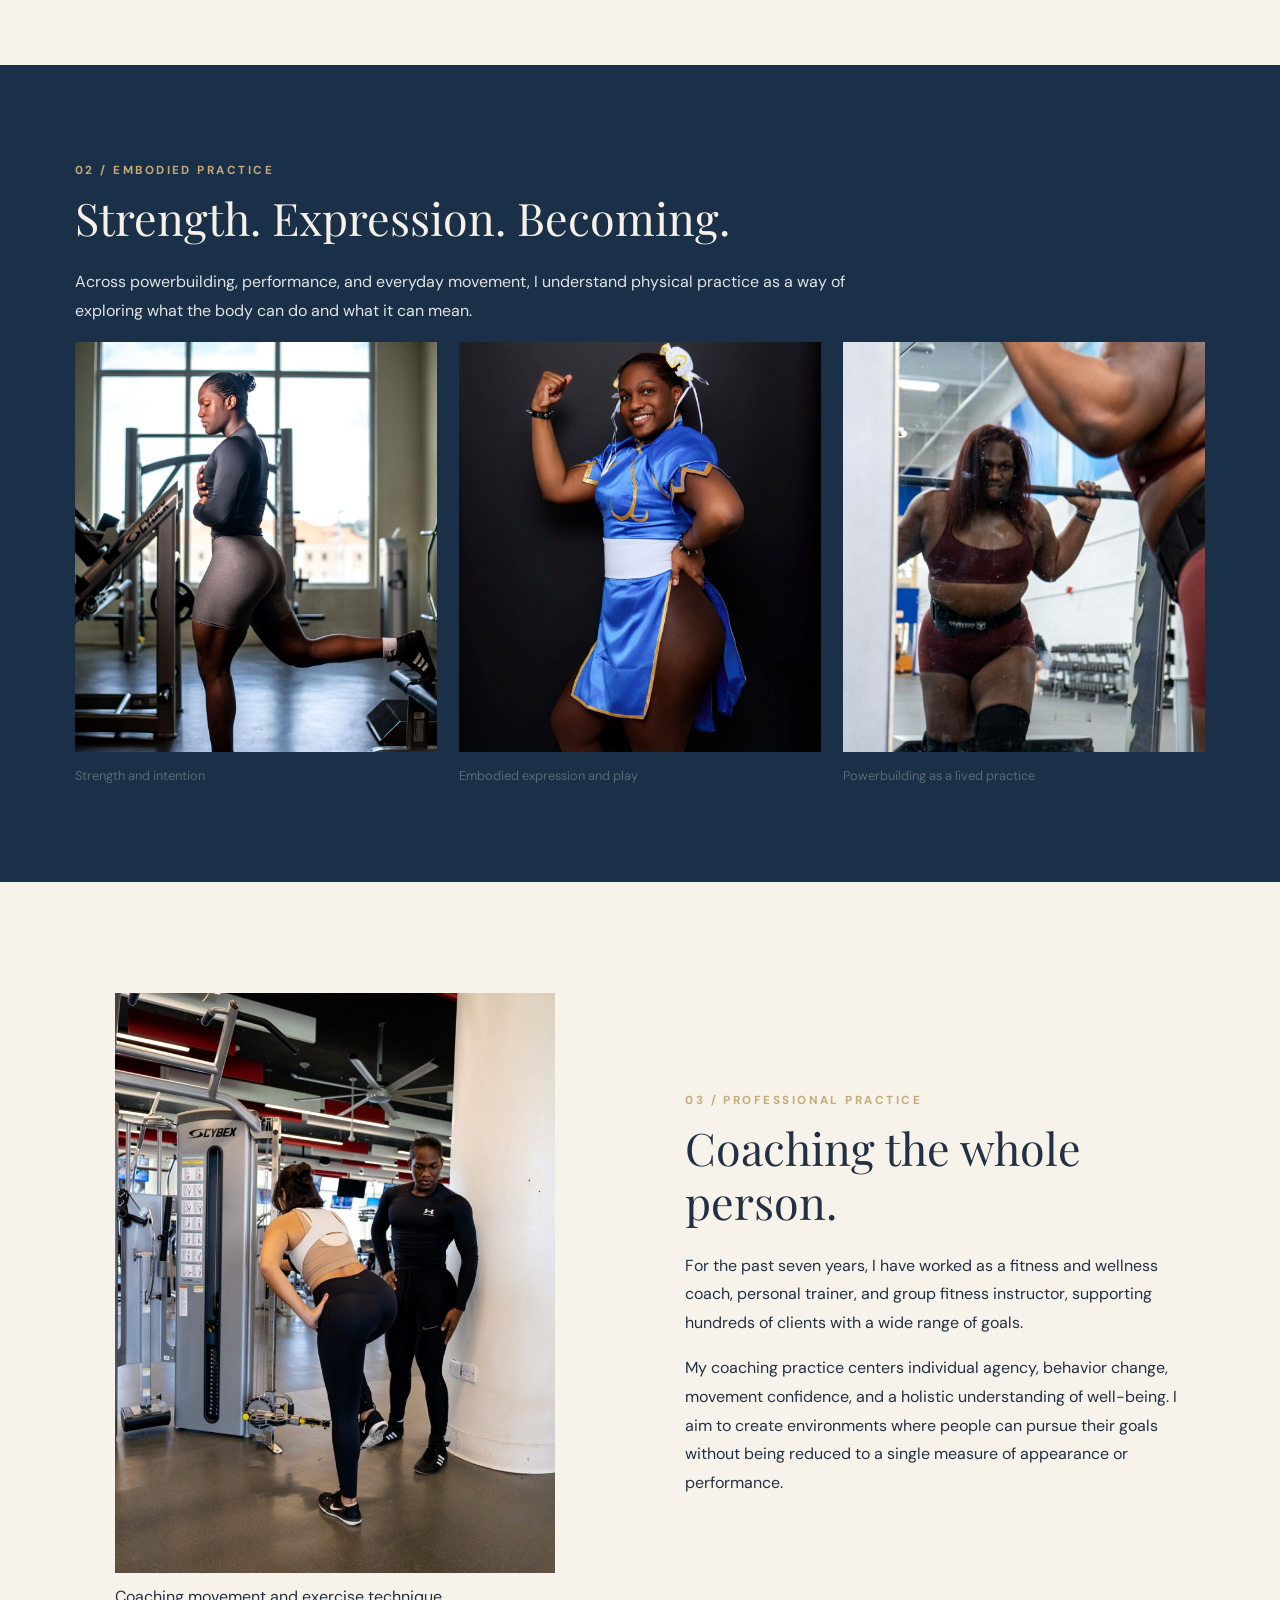
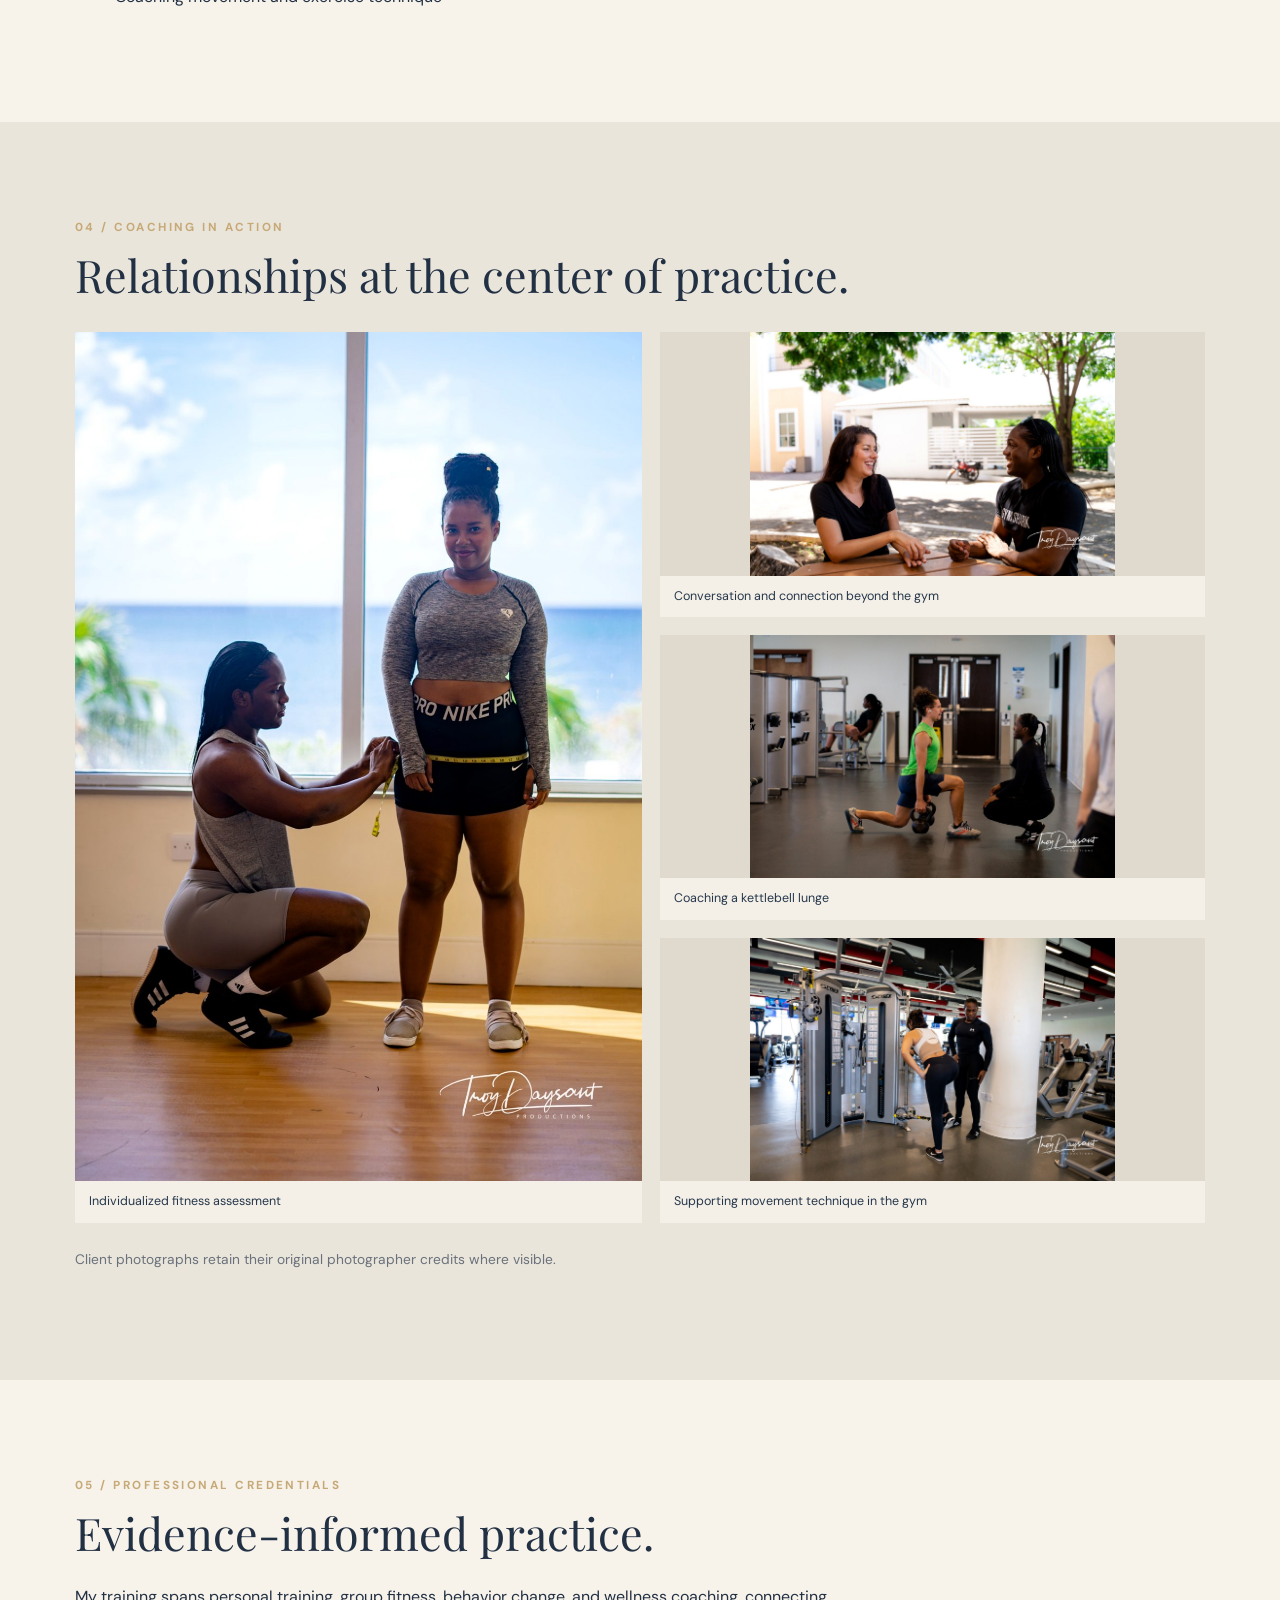
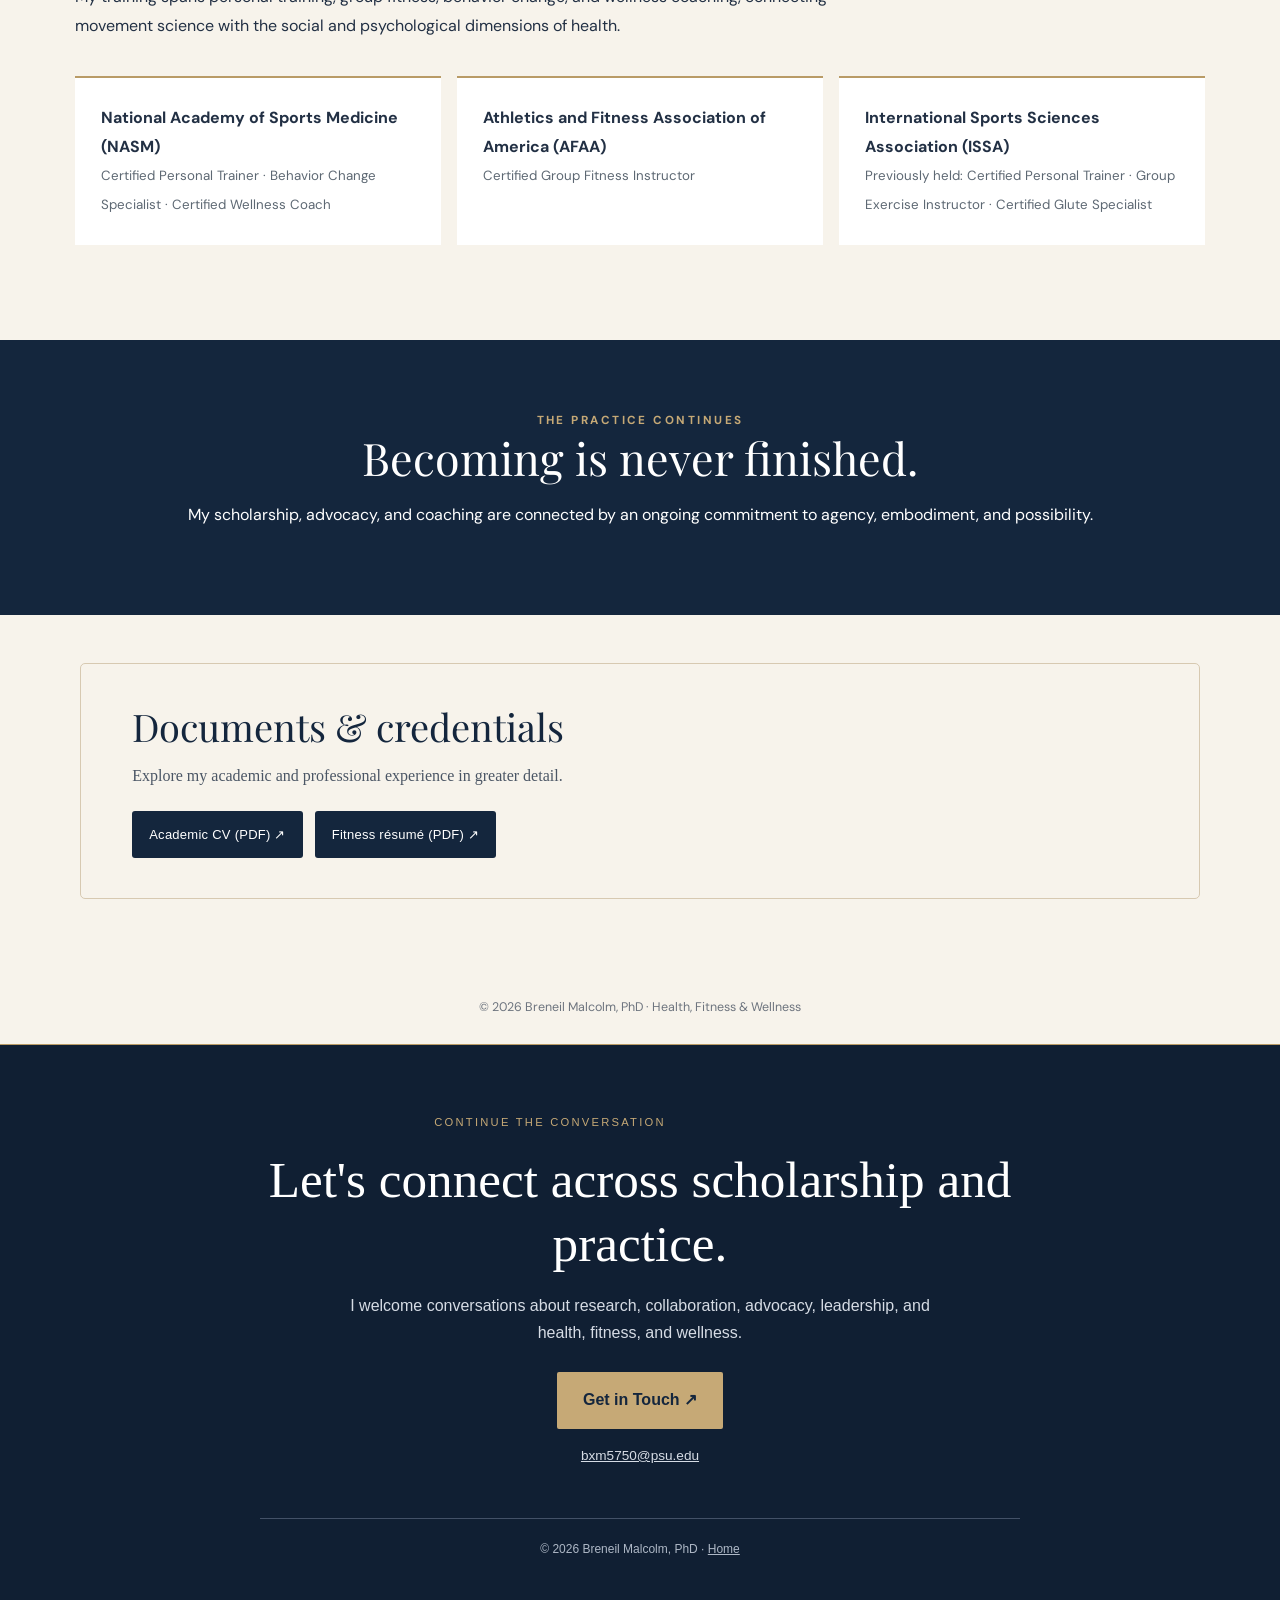
==== commit a734af42: "V3 cleanup" ====
--- a/health-fitness-wellness.html
+++ b/health-fitness-wellness.html
@@ -15,7 +15,7 @@
 .coaching-editorial-grid figcaption{padding:12px 14px;color:#26374b;font-size:.78rem;line-height:1.4;background:#f4f0e8}
 @media(max-width:750px){.coaching-editorial-grid .coaching-stack img{height:210px;object-fit:contain}.coaching-editorial-grid{grid-template-columns:1fr}.coaching-editorial-grid .coaching-stack{grid-template-columns:1fr 1fr;grid-template-rows:auto}.coaching-editorial-grid .coaching-stack figure:last-child{grid-column:1/-1}.coaching-editorial-grid .coaching-stack img{height:210px}}
 @media(max-width:480px){.coaching-editorial-grid .coaching-stack{grid-template-columns:1fr}.coaching-editorial-grid .coaching-stack figure:last-child{grid-column:auto}.coaching-editorial-grid .coaching-stack img{height:auto;max-height:360px;object-fit:contain}}
-</style><link href="assets/site-global.css" rel="stylesheet"/><meta content="Breneil Malcolm, PhD — learning scientist, researcher, higher education leader, and health, fitness and wellness professional." name="description"/><link rel="stylesheet" href="assets/v3-refinements.css"/></head><body id="top"><header><a class="brand" href="index.html">Breneil Malcolm, <span>PhD</span></a><nav aria-label="Site navigation" class="v3-global-nav"><a href="index.html">Home</a><a href="research.html">Research</a><a href="scholarship.html">Scholarship</a><a href="professional-praxis.html">Praxis</a><a href="leadership-service.html">Leadership</a><a aria-current="page" href="health-fitness-wellness.html">Wellness</a></nav></header><main><div class="hero"><div class="wrap hero-grid"><div><div class="eyebrow">Health · Fitness · Wellness</div><h1>My Body as a Site of Becoming</h1><p>My relationship with health, fitness, and wellness is inseparable from my ongoing process of becoming. I understand the body not simply as a physical entity to be trained, strengthened, or transformed, but as a site through which identity, knowledge, agency, and lived experience are continuously negotiated.</p></div><figure><img alt="Breneil posing in a gym wearing black athletic attire" decoding="async" loading="eager" src="assets/health-fitness-wellness-1.jpg"/></figure></div></div><section><div class="wrap split"><div><div class="eyebrow">01 / My philosophy</div><h2>Movement as empowerment and advocacy.</h2><p>My philosophy is grounded in empowerment and advocacy through a biopsychosocial model of practice. I approach fitness as an opportunity to cultivate agency, deepen self-understanding, and explore the possibilities of embodied transformation.</p><p>Rather than privileging a singular ideal of physical performance or appearance, I value the multiplicity of bodies, identities, abilities, and experiences through which people engage in movement and wellness.</p><div class="quote">The body is not simply an outcome of training. It is a place where we learn, negotiate, resist, and become.</div></div><figure><img alt="Reflection, movement, and self-understanding" decoding="async" loading="lazy" src="assets/health-fitness-wellness-2.jpg"/><figcaption>Reflection, movement, and self-understanding</figcaption></figure></div></section><section class="dark"><div class="wrap"><div class="eyebrow">02 / Embodied practice</div><h2>Strength. Expression. Becoming.</h2><p style="max-width:790px">Across powerbuilding, performance, and everyday movement, I understand physical practice as a way of exploring what the body can do and what it can mean.</p><div class="grid"><figure><img alt="Strength and intention" decoding="async" loading="lazy" src="assets/health-fitness-wellness-3.jpg"/><figcaption>Strength and intention</figcaption></figure><figure><img alt="Embodied expression and play" decoding="async" loading="lazy" src="assets/health-fitness-wellness-4.jpg"/><figcaption>Embodied expression and play</figcaption></figure><figure><img alt="Powerbuilding as a lived practice" decoding="async" loading="lazy" src="assets/health-fitness-wellness-5.jpg"/><figcaption>Powerbuilding as a lived practice</figcaption></figure></div></div></section><section><div class="wrap split"><div><figure><img alt="Coaching movement and exercise technique" decoding="async" loading="lazy" src="assets/health-fitness-wellness-6.jpg"/><figcaption>Coaching movement and exercise technique</figcaption></figure></div><div><div class="eyebrow">03 / Professional practice</div><h2>Coaching the whole person.</h2><p>For the past seven years, I have worked as a fitness and wellness coach, personal trainer, and group fitness instructor, supporting hundreds of clients with a wide range of goals.</p><p>My coaching practice centers individual agency, behavior change, movement confidence, and a holistic understanding of well-being. I aim to create environments where people can pursue their goals without being reduced to a single measure of appearance or performance.</p></div></div></section><section style="background:#eae5db"><div class="wrap"><div class="eyebrow">04 / Coaching in action</div><h2>Relationships at the center of practice.</h2><div class="coaching-editorial-grid"><div class="coaching-feature"><figure class="coaching-tile"><img alt="Individualized fitness assessment" decoding="async" loading="lazy" src="assets/health-fitness-wellness-7.jpg"/><figcaption>Individualized fitness assessment</figcaption></figure></div><div class="coaching-stack"><figure class="coaching-tile"><img alt="Conversation and connection beyond the gym" decoding="async" loading="lazy" src="assets/health-fitness-wellness-8.jpg"/><figcaption>Conversation and connection beyond the gym</figcaption></figure><figure class="coaching-tile"><img alt="Coaching a kettlebell lunge" decoding="async" loading="lazy" src="assets/health-fitness-wellness-9.jpg"/><figcaption>Coaching a kettlebell lunge</figcaption></figure><figure class="coaching-tile"><img alt="Supporting movement technique in the gym" decoding="async" loading="lazy" src="assets/health-fitness-wellness-10.jpg"/><figcaption>Supporting movement technique in the gym</figcaption></figure></div></div><p class="note" style="margin-top:24px">Client photographs retain their original photographer credits where visible.</p></div></section><section><div class="wrap"><div class="eyebrow">05 / Professional credentials</div><h2>Evidence-informed practice.</h2><p style="max-width:760px">My training spans personal training, group fitness, behavior change, and wellness coaching, connecting movement science with the social and psychological dimensions of health.</p><div class="credentials"><div class="credential"><b>National Academy of Sports Medicine (NASM)</b><small>Certified Personal Trainer · Behavior Change Specialist · Certified Wellness Coach</small></div><div class="credential"><b>Athletics and Fitness Association of America (AFAA)</b><small>Certified Group Fitness Instructor</small></div><div class="credential"><b>International Sports Sciences Association (ISSA)</b><small>Previously held: Certified Personal Trainer · Group Exercise Instructor · Certified Glute Specialist</small></div></div><p class="note" style="margin-top:22px">Fitness résumé attachment will be added during the final website assembly.</p></div></section><div class="end"><div class="eyebrow">The practice continues</div><h2>Becoming is never finished.</h2><p>My scholarship, advocacy, and coaching are connected by an ongoing commitment to agency, embodiment, and possibility.</p></div><section aria-label="Downloadable documents" class="v3-documents"><h2>Documents &amp; credentials</h2><p>Explore my academic and professional experience in greater detail.</p><div class="v3-document-links"><a target="_blank" rel="noopener noreferrer" href="documents/BMalcolm_CV_Website.pdf">Academic CV (PDF) ↗</a><a target="_blank" rel="noopener noreferrer" href="documents/BMalcolm_FitnessResume_11-2026.pdf">Fitness résumé (PDF) ↗</a></div></section></main><footer>© 2026 Breneil Malcolm, PhD · Health, Fitness &amp; Wellness</footer><section class="v3-contact-footer" aria-label="Get in touch"><div class="v3-contact-inner"><p class="v3-contact-kicker">Continue the conversation</p><h2>Let's connect across scholarship and practice.</h2><p>I welcome conversations about research, collaboration, advocacy, leadership, and health, fitness, and wellness.</p><a class="v3-contact-button" href="mailto:bxm5750@psu.edu?subject=Inquiry%20via%20breneil.com">Get in Touch ↗</a><a class="v3-contact-email" href="mailto:bxm5750@psu.edu">bxm5750@psu.edu</a><div class="v3-contact-bottom">© 2026 Breneil Malcolm, PhD · <a href="index.html" style="color:inherit">Home</a></div></div></section><script>
+</style><link href="assets/site-global.css" rel="stylesheet"/><meta content="Breneil Malcolm, PhD — learning scientist, researcher, higher education leader, and health, fitness and wellness professional." name="description"/><link href="assets/v3-refinements.css" rel="stylesheet"/></head><body id="top"><header><a class="brand" href="index.html">Breneil Malcolm, <span>PhD</span></a><nav aria-label="Site navigation" class="v3-global-nav"><a href="index.html">Home</a><a href="research.html">Research</a><a href="scholarship.html">Scholarship</a><a href="professional-praxis.html">Praxis</a><a href="leadership-service.html">Leadership</a><a aria-current="page" href="health-fitness-wellness.html">Wellness</a></nav></header><main><div class="hero"><div class="wrap hero-grid"><div><div class="eyebrow">Health · Fitness · Wellness</div><h1>My Body as a Site of Becoming</h1><p>My relationship with health, fitness, and wellness is inseparable from my ongoing process of becoming. I understand the body not simply as a physical entity to be trained, strengthened, or transformed, but as a site through which identity, knowledge, agency, and lived experience are continuously negotiated.</p></div><figure><img alt="Breneil posing in a gym wearing black athletic attire" decoding="async" loading="eager" src="assets/health-fitness-wellness-1.jpg"/></figure></div></div><section><div class="wrap split"><div><div class="eyebrow">01 / My philosophy</div><h2>Movement as empowerment and advocacy.</h2><p>My philosophy is grounded in empowerment and advocacy through a biopsychosocial model of practice. I approach fitness as an opportunity to cultivate agency, deepen self-understanding, and explore the possibilities of embodied transformation.</p><p>Rather than privileging a singular ideal of physical performance or appearance, I value the multiplicity of bodies, identities, abilities, and experiences through which people engage in movement and wellness.</p><div class="quote">The body is not simply an outcome of training. It is a place where we learn, negotiate, resist, and become.</div></div><figure><img alt="Reflection, movement, and self-understanding" decoding="async" loading="lazy" src="assets/health-fitness-wellness-2.jpg"/><figcaption>Reflection, movement, and self-understanding</figcaption></figure></div></section><section class="dark"><div class="wrap"><div class="eyebrow">02 / Embodied practice</div><h2>Strength. Expression. Becoming.</h2><p style="max-width:790px">Across powerbuilding, performance, and everyday movement, I understand physical practice as a way of exploring what the body can do and what it can mean.</p><div class="grid"><figure><img alt="Strength and intention" decoding="async" loading="lazy" src="assets/health-fitness-wellness-3.jpg"/><figcaption>Strength and intention</figcaption></figure><figure><img alt="Embodied expression and play" decoding="async" loading="lazy" src="assets/health-fitness-wellness-4.jpg"/><figcaption>Embodied expression and play</figcaption></figure><figure><img alt="Powerbuilding as a lived practice" decoding="async" loading="lazy" src="assets/health-fitness-wellness-5.jpg"/><figcaption>Powerbuilding as a lived practice</figcaption></figure></div></div></section><section><div class="wrap split"><div><figure><img alt="Coaching movement and exercise technique" decoding="async" loading="lazy" src="assets/health-fitness-wellness-6.jpg"/><figcaption>Coaching movement and exercise technique</figcaption></figure></div><div><div class="eyebrow">03 / Professional practice</div><h2>Coaching the whole person.</h2><p>For the past seven years, I have worked as a fitness and wellness coach, personal trainer, and group fitness instructor, supporting hundreds of clients with a wide range of goals.</p><p>My coaching practice centers individual agency, behavior change, movement confidence, and a holistic understanding of well-being. I aim to create environments where people can pursue their goals without being reduced to a single measure of appearance or performance.</p></div></div></section><section style="background:#eae5db"><div class="wrap"><div class="eyebrow">04 / Coaching in action</div><h2>Relationships at the center of practice.</h2><div class="coaching-editorial-grid"><div class="coaching-feature"><figure class="coaching-tile"><img alt="Individualized fitness assessment" decoding="async" loading="lazy" src="assets/health-fitness-wellness-7.jpg"/><figcaption>Individualized fitness assessment</figcaption></figure></div><div class="coaching-stack"><figure class="coaching-tile"><img alt="Conversation and connection beyond the gym" decoding="async" loading="lazy" src="assets/health-fitness-wellness-8.jpg"/><figcaption>Conversation and connection beyond the gym</figcaption></figure><figure class="coaching-tile"><img alt="Coaching a kettlebell lunge" decoding="async" loading="lazy" src="assets/health-fitness-wellness-9.jpg"/><figcaption>Coaching a kettlebell lunge</figcaption></figure><figure class="coaching-tile"><img alt="Supporting movement technique in the gym" decoding="async" loading="lazy" src="assets/health-fitness-wellness-10.jpg"/><figcaption>Supporting movement technique in the gym</figcaption></figure></div></div><p class="note" style="margin-top:24px">Client photographs retain their original photographer credits where visible.</p></div></section><section><div class="wrap"><div class="eyebrow">05 / Professional credentials</div><h2>Evidence-informed practice.</h2><p style="max-width:760px">My training spans personal training, group fitness, behavior change, and wellness coaching, connecting movement science with the social and psychological dimensions of health.</p><div class="credentials"><div class="credential"><b>National Academy of Sports Medicine (NASM)</b><small>Certified Personal Trainer · Behavior Change Specialist · Certified Wellness Coach</small></div><div class="credential"><b>Athletics and Fitness Association of America (AFAA)</b><small>Certified Group Fitness Instructor</small></div><div class="credential"><b>International Sports Sciences Association (ISSA)</b><small>Previously held: Certified Personal Trainer · Group Exercise Instructor · Certified Glute Specialist</small></div></div></div></section><div class="end"><div class="eyebrow">The practice continues</div><h2>Becoming is never finished.</h2><p>My scholarship, advocacy, and coaching are connected by an ongoing commitment to agency, embodiment, and possibility.</p></div><section aria-label="Downloadable documents" class="v3-documents"><h2>Documents &amp; credentials</h2><p>Explore my academic and professional experience in greater detail.</p><div class="v3-document-links"><a href="documents/BMalcolm_CV_Website.pdf" rel="noopener noreferrer" target="_blank">Academic CV (PDF) ↗</a><a href="documents/BMalcolm_FitnessResume_11-2026.pdf" rel="noopener noreferrer" target="_blank">Fitness résumé (PDF) ↗</a></div></section></main><footer>© 2026 Breneil Malcolm, PhD · Health, Fitness &amp; Wellness</footer><section aria-label="Get in touch" class="v3-contact-footer"><div class="v3-contact-inner"><p class="v3-contact-kicker">Continue the conversation</p><h2>Let's connect across scholarship and practice.</h2><p>I welcome conversations about research, collaboration, advocacy, leadership, and health, fitness, and wellness.</p><a class="v3-contact-button" href="mailto:bxm5750@psu.edu?subject=Inquiry%20via%20breneil.com">Get in Touch ↗</a><a class="v3-contact-email" href="mailto:bxm5750@psu.edu">bxm5750@psu.edu</a><div class="v3-contact-bottom">© 2026 Breneil Malcolm, PhD · <a href="index.html" style="color:inherit">Home</a></div></div></section><script>
 (function(){
  const gallery=document.querySelector('.coaching-editorial-grid');
  if(!gallery)return;
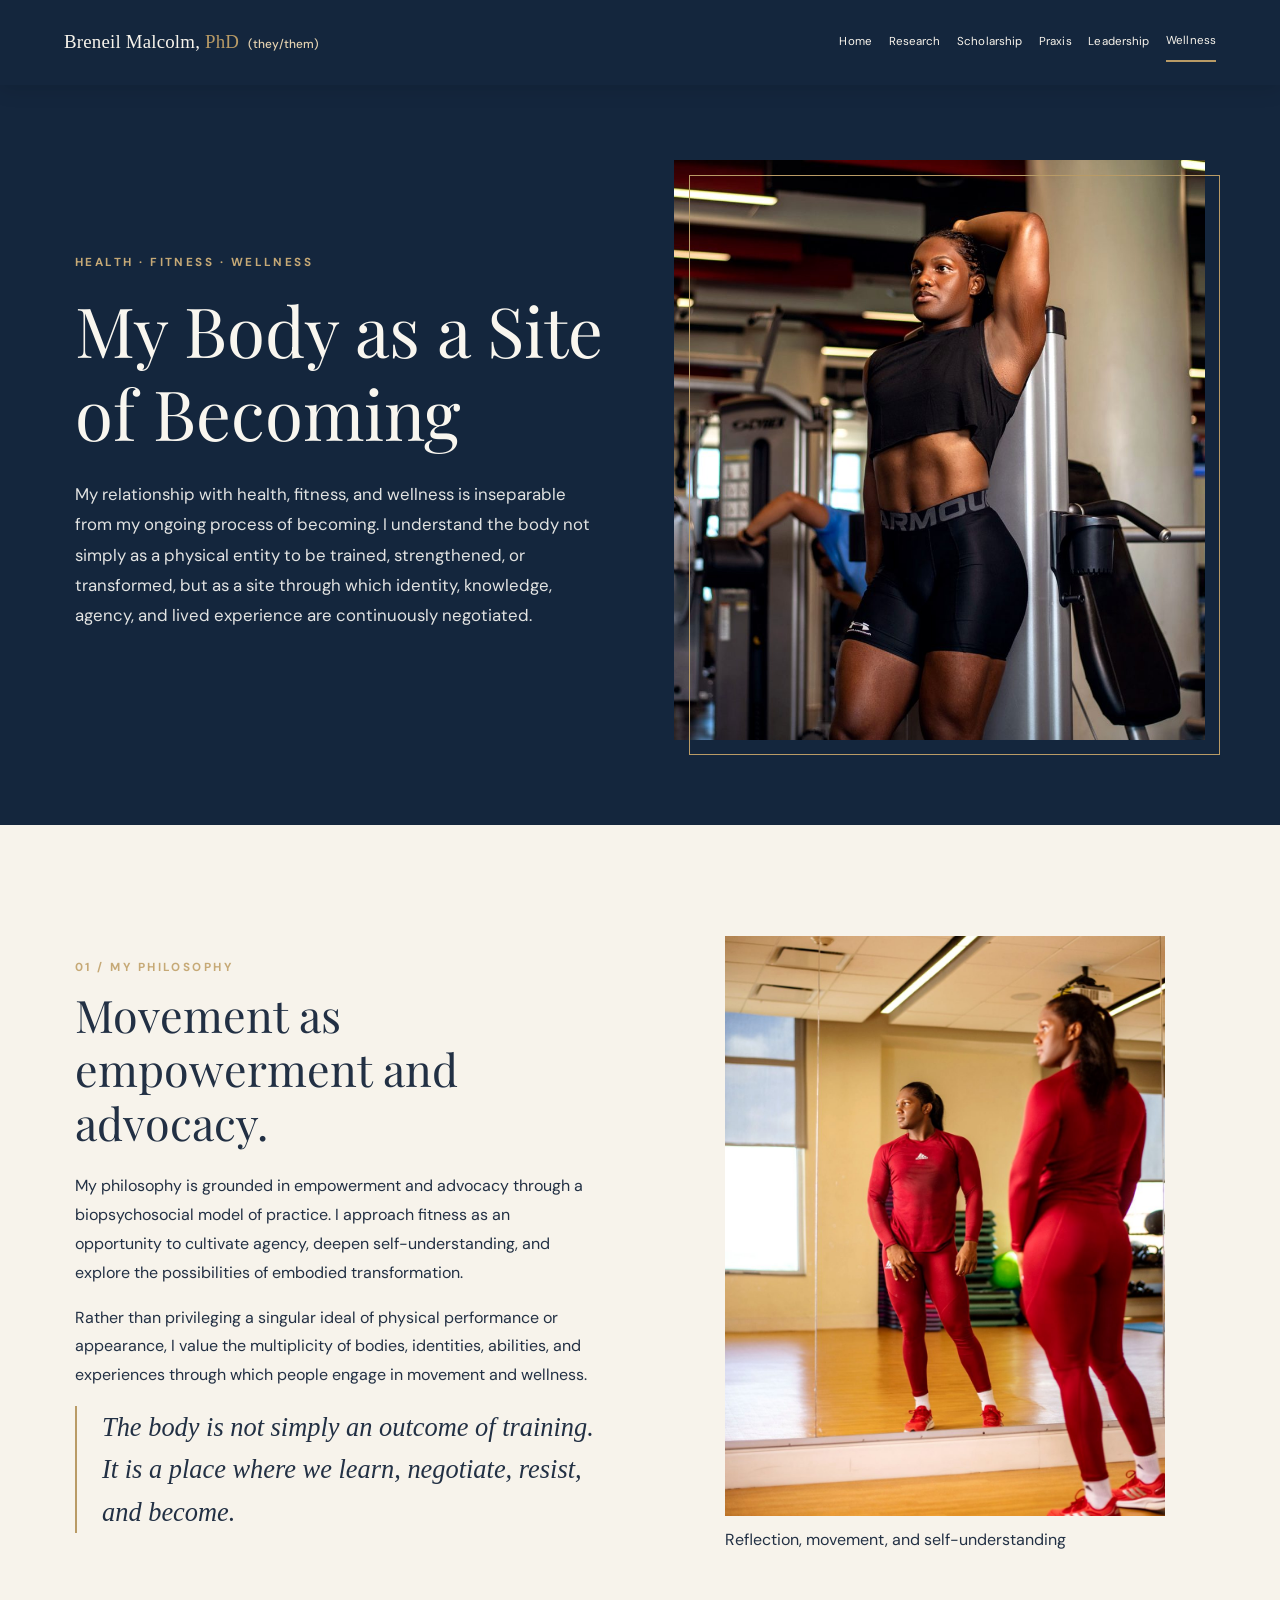
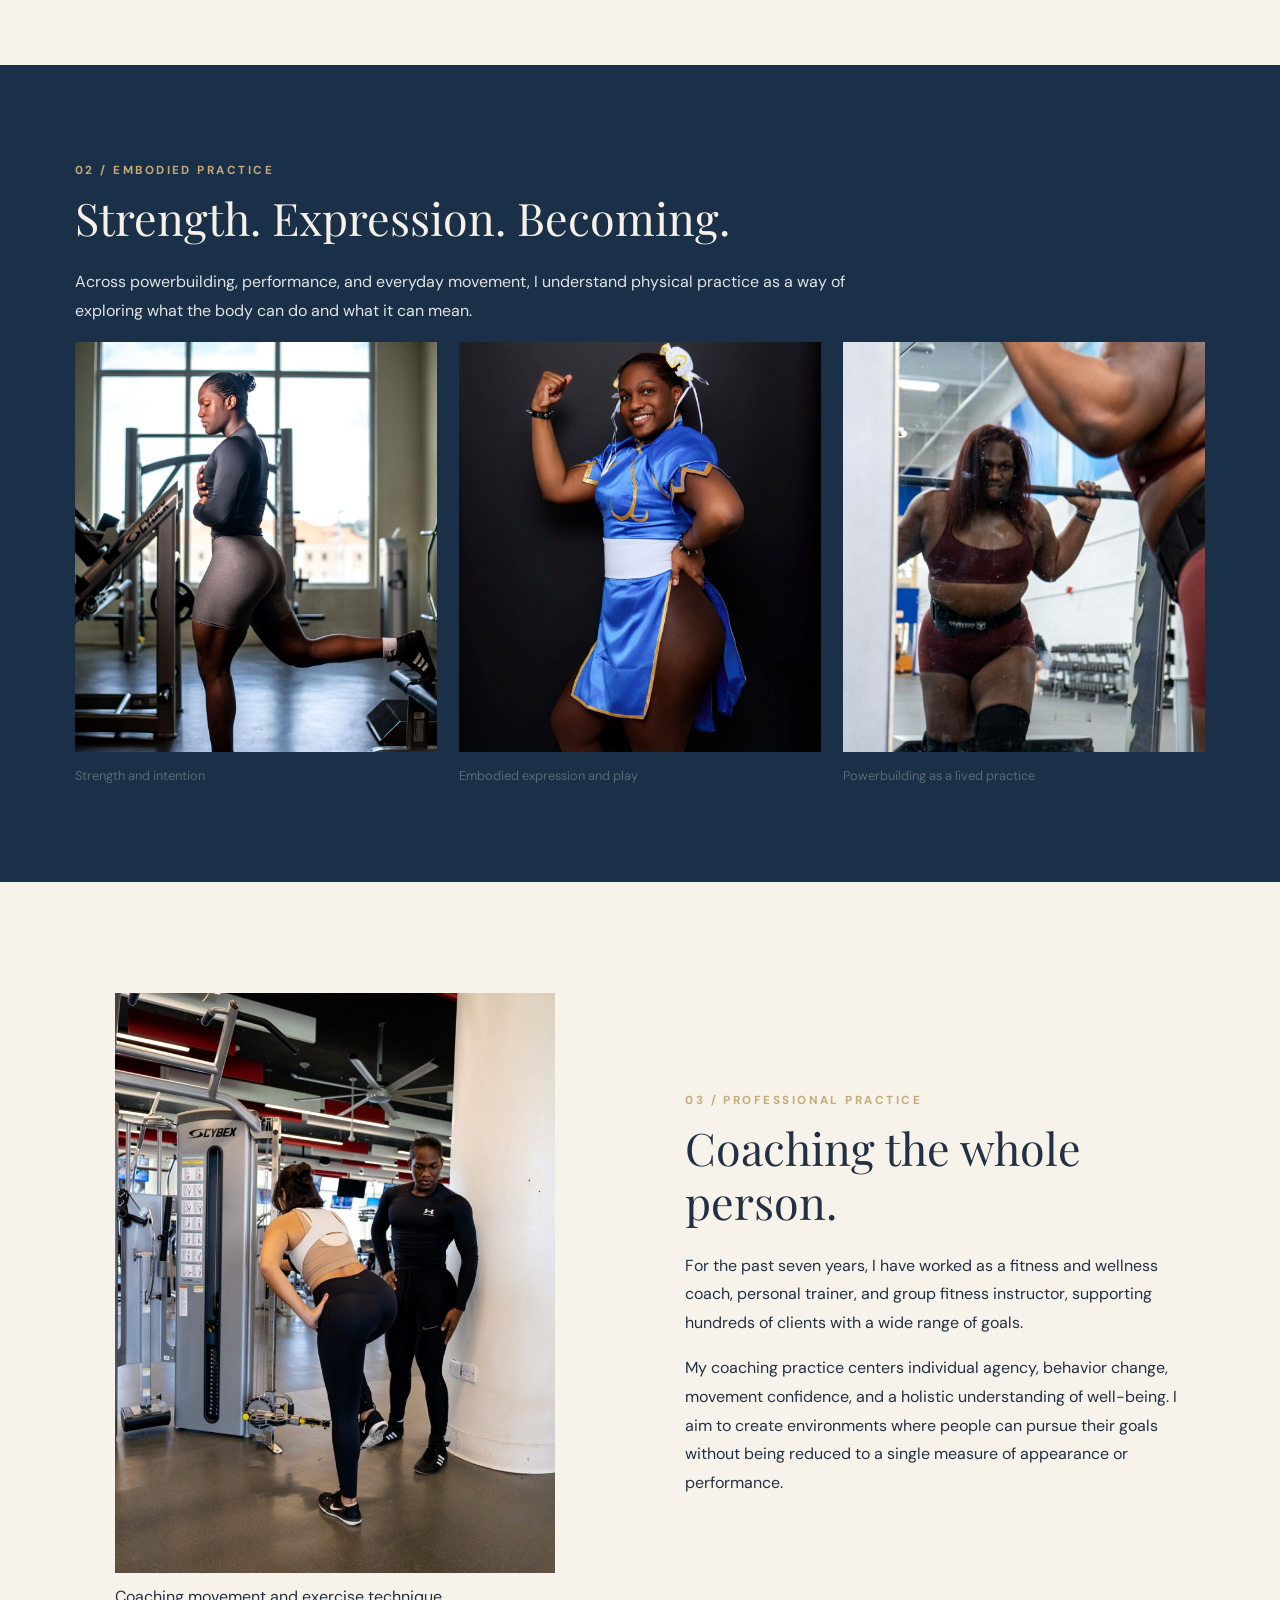
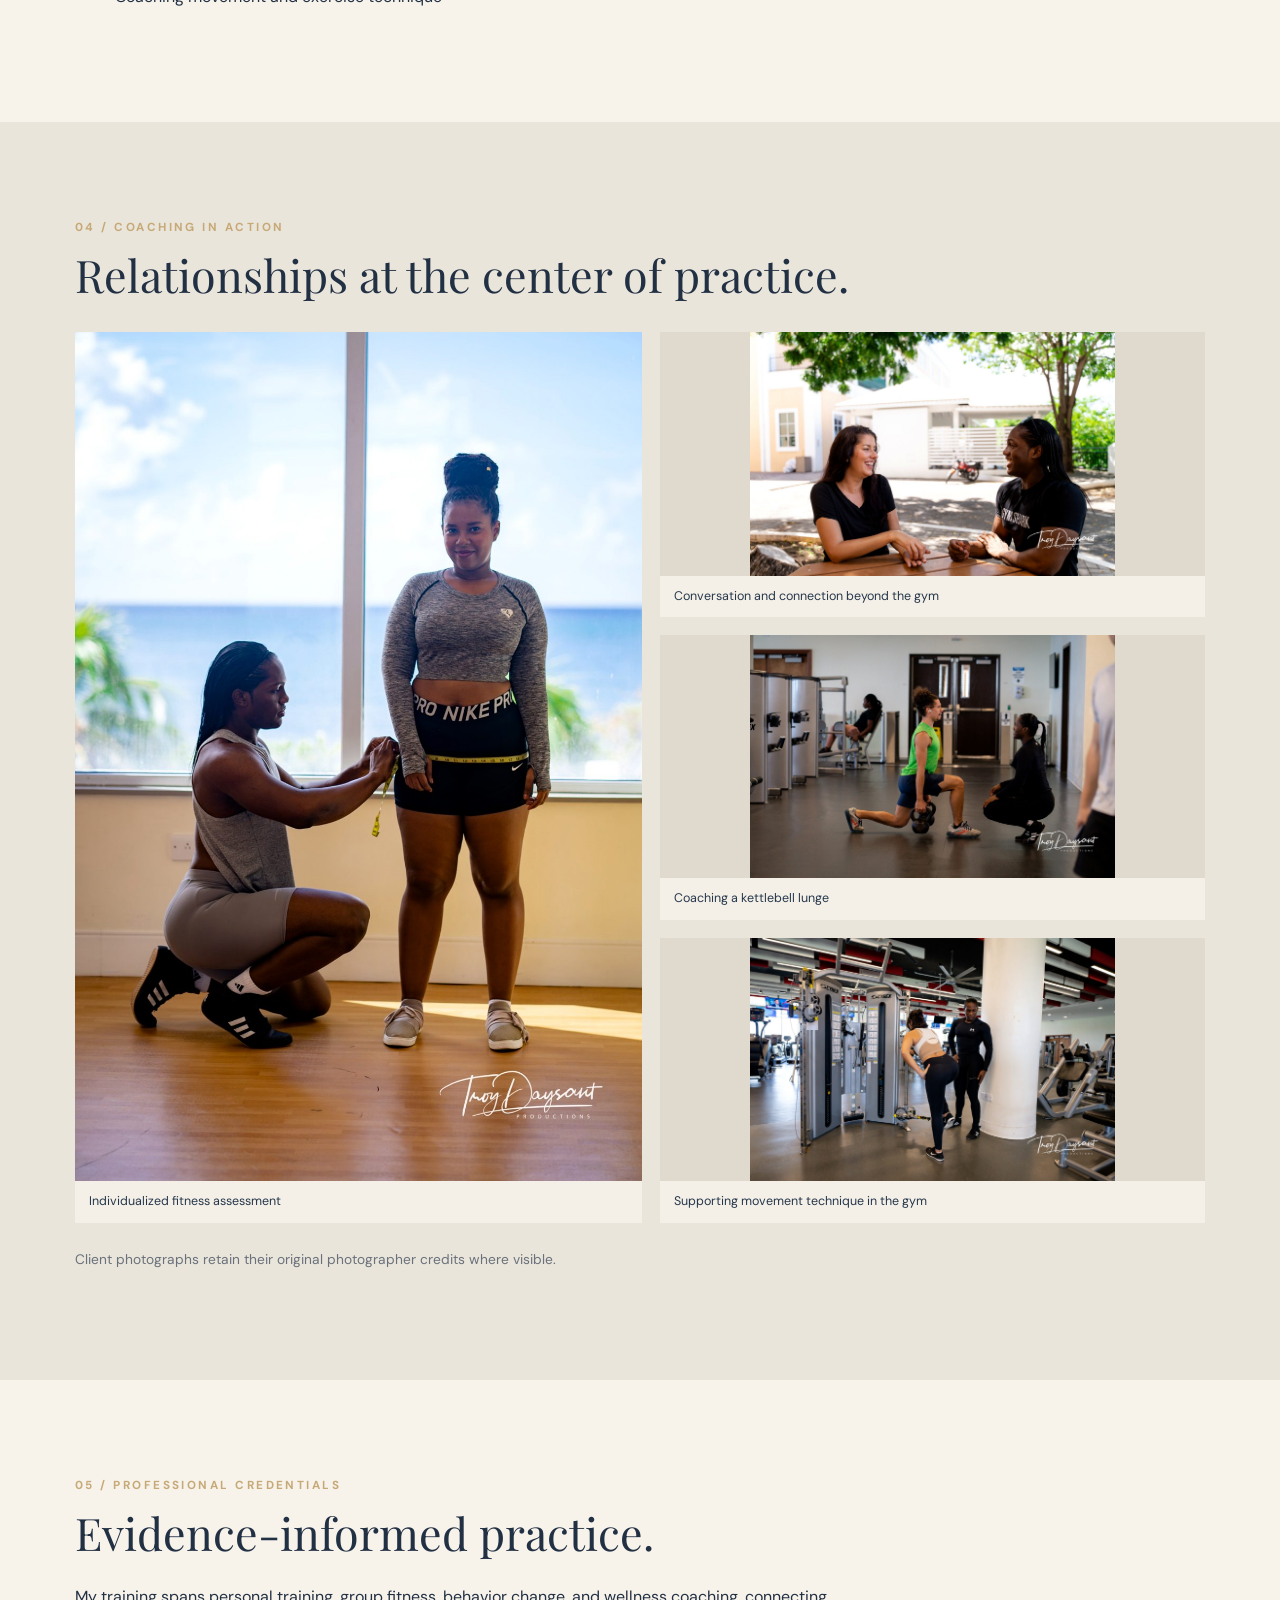
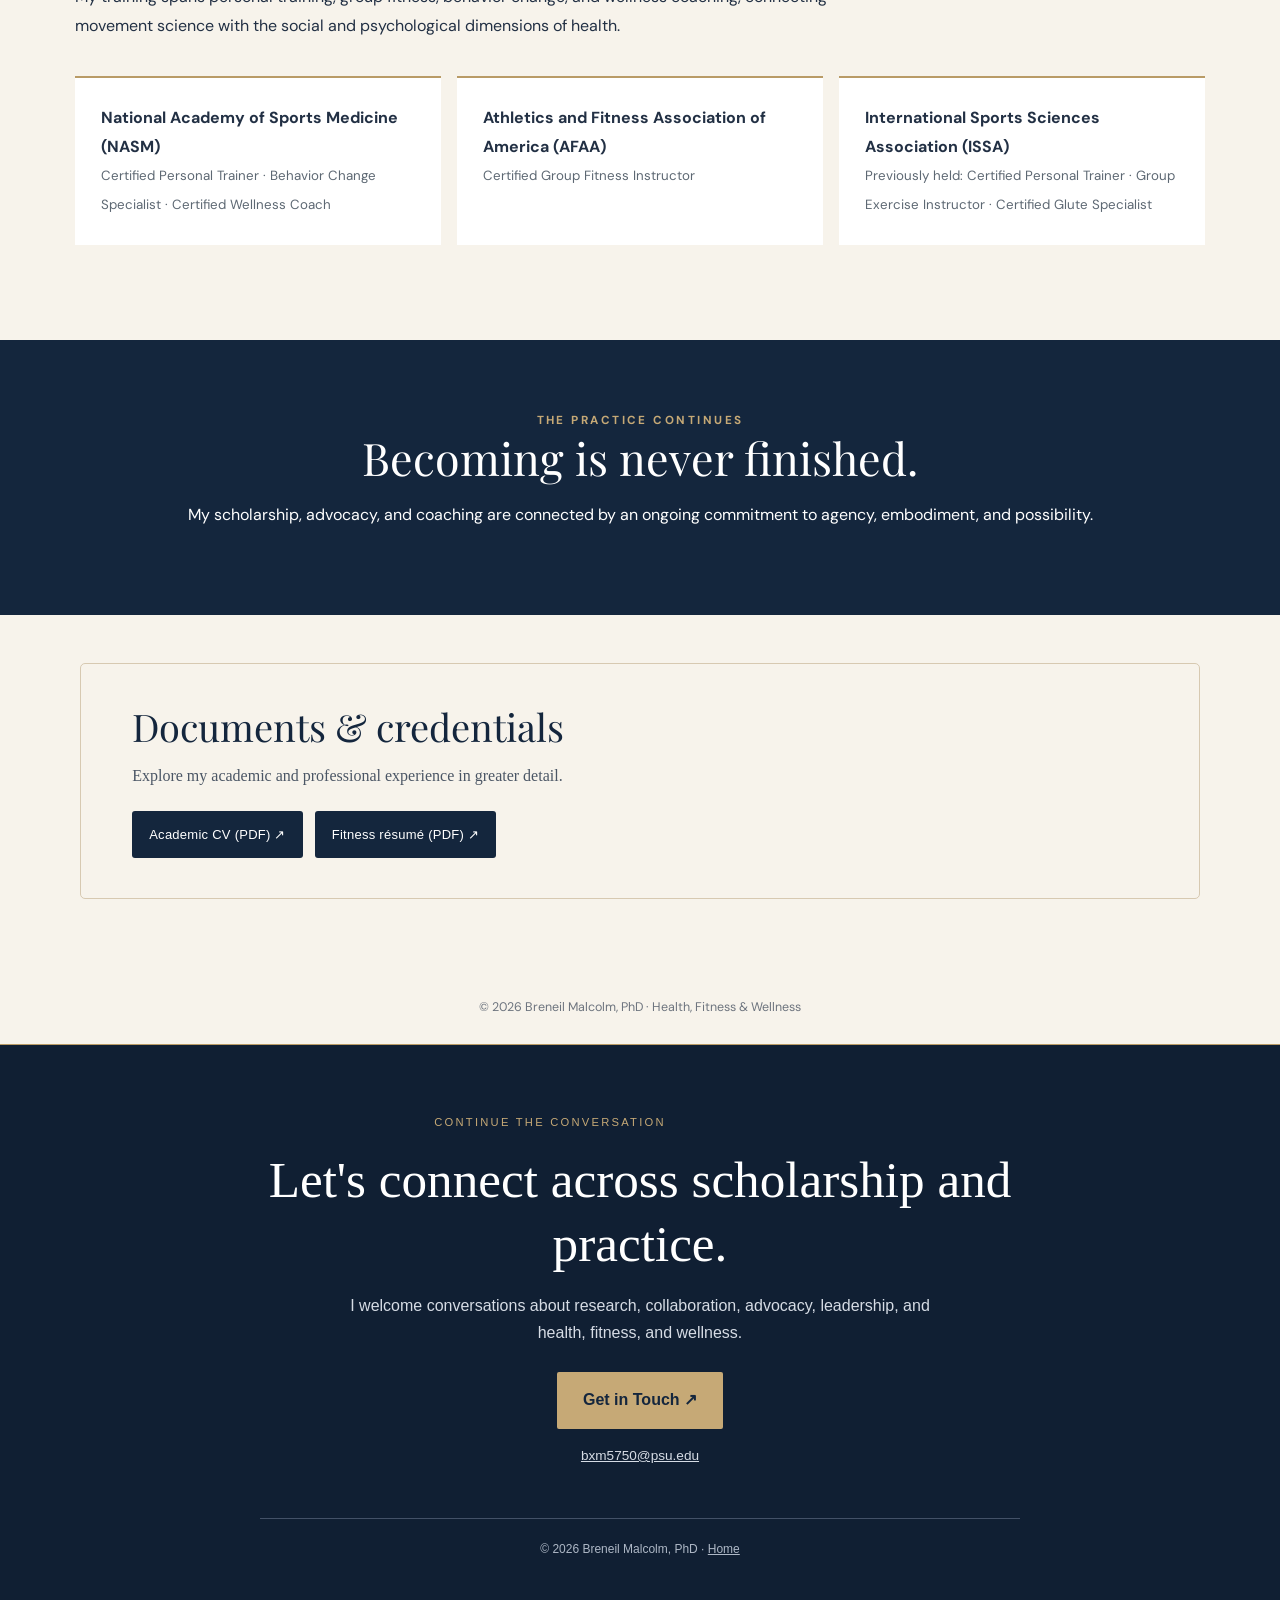
==== commit a3064012: "pronoun update" ====
--- a/health-fitness-wellness.html
+++ b/health-fitness-wellness.html
@@ -15,7 +15,11 @@
 .coaching-editorial-grid figcaption{padding:12px 14px;color:#26374b;font-size:.78rem;line-height:1.4;background:#f4f0e8}
 @media(max-width:750px){.coaching-editorial-grid .coaching-stack img{height:210px;object-fit:contain}.coaching-editorial-grid{grid-template-columns:1fr}.coaching-editorial-grid .coaching-stack{grid-template-columns:1fr 1fr;grid-template-rows:auto}.coaching-editorial-grid .coaching-stack figure:last-child{grid-column:1/-1}.coaching-editorial-grid .coaching-stack img{height:210px}}
 @media(max-width:480px){.coaching-editorial-grid .coaching-stack{grid-template-columns:1fr}.coaching-editorial-grid .coaching-stack figure:last-child{grid-column:auto}.coaching-editorial-grid .coaching-stack img{height:auto;max-height:360px;object-fit:contain}}
-</style><link href="assets/site-global.css" rel="stylesheet"/><meta content="Breneil Malcolm, PhD — learning scientist, researcher, higher education leader, and health, fitness and wellness professional." name="description"/><link href="assets/v3-refinements.css" rel="stylesheet"/></head><body id="top"><header><a class="brand" href="index.html">Breneil Malcolm, <span>PhD</span></a><nav aria-label="Site navigation" class="v3-global-nav"><a href="index.html">Home</a><a href="research.html">Research</a><a href="scholarship.html">Scholarship</a><a href="professional-praxis.html">Praxis</a><a href="leadership-service.html">Leadership</a><a aria-current="page" href="health-fitness-wellness.html">Wellness</a></nav></header><main><div class="hero"><div class="wrap hero-grid"><div><div class="eyebrow">Health · Fitness · Wellness</div><h1>My Body as a Site of Becoming</h1><p>My relationship with health, fitness, and wellness is inseparable from my ongoing process of becoming. I understand the body not simply as a physical entity to be trained, strengthened, or transformed, but as a site through which identity, knowledge, agency, and lived experience are continuously negotiated.</p></div><figure><img alt="Breneil posing in a gym wearing black athletic attire" decoding="async" loading="eager" src="assets/health-fitness-wellness-1.jpg"/></figure></div></div><section><div class="wrap split"><div><div class="eyebrow">01 / My philosophy</div><h2>Movement as empowerment and advocacy.</h2><p>My philosophy is grounded in empowerment and advocacy through a biopsychosocial model of practice. I approach fitness as an opportunity to cultivate agency, deepen self-understanding, and explore the possibilities of embodied transformation.</p><p>Rather than privileging a singular ideal of physical performance or appearance, I value the multiplicity of bodies, identities, abilities, and experiences through which people engage in movement and wellness.</p><div class="quote">The body is not simply an outcome of training. It is a place where we learn, negotiate, resist, and become.</div></div><figure><img alt="Reflection, movement, and self-understanding" decoding="async" loading="lazy" src="assets/health-fitness-wellness-2.jpg"/><figcaption>Reflection, movement, and self-understanding</figcaption></figure></div></section><section class="dark"><div class="wrap"><div class="eyebrow">02 / Embodied practice</div><h2>Strength. Expression. Becoming.</h2><p style="max-width:790px">Across powerbuilding, performance, and everyday movement, I understand physical practice as a way of exploring what the body can do and what it can mean.</p><div class="grid"><figure><img alt="Strength and intention" decoding="async" loading="lazy" src="assets/health-fitness-wellness-3.jpg"/><figcaption>Strength and intention</figcaption></figure><figure><img alt="Embodied expression and play" decoding="async" loading="lazy" src="assets/health-fitness-wellness-4.jpg"/><figcaption>Embodied expression and play</figcaption></figure><figure><img alt="Powerbuilding as a lived practice" decoding="async" loading="lazy" src="assets/health-fitness-wellness-5.jpg"/><figcaption>Powerbuilding as a lived practice</figcaption></figure></div></div></section><section><div class="wrap split"><div><figure><img alt="Coaching movement and exercise technique" decoding="async" loading="lazy" src="assets/health-fitness-wellness-6.jpg"/><figcaption>Coaching movement and exercise technique</figcaption></figure></div><div><div class="eyebrow">03 / Professional practice</div><h2>Coaching the whole person.</h2><p>For the past seven years, I have worked as a fitness and wellness coach, personal trainer, and group fitness instructor, supporting hundreds of clients with a wide range of goals.</p><p>My coaching practice centers individual agency, behavior change, movement confidence, and a holistic understanding of well-being. I aim to create environments where people can pursue their goals without being reduced to a single measure of appearance or performance.</p></div></div></section><section style="background:#eae5db"><div class="wrap"><div class="eyebrow">04 / Coaching in action</div><h2>Relationships at the center of practice.</h2><div class="coaching-editorial-grid"><div class="coaching-feature"><figure class="coaching-tile"><img alt="Individualized fitness assessment" decoding="async" loading="lazy" src="assets/health-fitness-wellness-7.jpg"/><figcaption>Individualized fitness assessment</figcaption></figure></div><div class="coaching-stack"><figure class="coaching-tile"><img alt="Conversation and connection beyond the gym" decoding="async" loading="lazy" src="assets/health-fitness-wellness-8.jpg"/><figcaption>Conversation and connection beyond the gym</figcaption></figure><figure class="coaching-tile"><img alt="Coaching a kettlebell lunge" decoding="async" loading="lazy" src="assets/health-fitness-wellness-9.jpg"/><figcaption>Coaching a kettlebell lunge</figcaption></figure><figure class="coaching-tile"><img alt="Supporting movement technique in the gym" decoding="async" loading="lazy" src="assets/health-fitness-wellness-10.jpg"/><figcaption>Supporting movement technique in the gym</figcaption></figure></div></div><p class="note" style="margin-top:24px">Client photographs retain their original photographer credits where visible.</p></div></section><section><div class="wrap"><div class="eyebrow">05 / Professional credentials</div><h2>Evidence-informed practice.</h2><p style="max-width:760px">My training spans personal training, group fitness, behavior change, and wellness coaching, connecting movement science with the social and psychological dimensions of health.</p><div class="credentials"><div class="credential"><b>National Academy of Sports Medicine (NASM)</b><small>Certified Personal Trainer · Behavior Change Specialist · Certified Wellness Coach</small></div><div class="credential"><b>Athletics and Fitness Association of America (AFAA)</b><small>Certified Group Fitness Instructor</small></div><div class="credential"><b>International Sports Sciences Association (ISSA)</b><small>Previously held: Certified Personal Trainer · Group Exercise Instructor · Certified Glute Specialist</small></div></div></div></section><div class="end"><div class="eyebrow">The practice continues</div><h2>Becoming is never finished.</h2><p>My scholarship, advocacy, and coaching are connected by an ongoing commitment to agency, embodiment, and possibility.</p></div><section aria-label="Downloadable documents" class="v3-documents"><h2>Documents &amp; credentials</h2><p>Explore my academic and professional experience in greater detail.</p><div class="v3-document-links"><a href="documents/BMalcolm_CV_Website.pdf" rel="noopener noreferrer" target="_blank">Academic CV (PDF) ↗</a><a href="documents/BMalcolm_FitnessResume_11-2026.pdf" rel="noopener noreferrer" target="_blank">Fitness résumé (PDF) ↗</a></div></section></main><footer>© 2026 Breneil Malcolm, PhD · Health, Fitness &amp; Wellness</footer><section aria-label="Get in touch" class="v3-contact-footer"><div class="v3-contact-inner"><p class="v3-contact-kicker">Continue the conversation</p><h2>Let's connect across scholarship and practice.</h2><p>I welcome conversations about research, collaboration, advocacy, leadership, and health, fitness, and wellness.</p><a class="v3-contact-button" href="mailto:bxm5750@psu.edu?subject=Inquiry%20via%20breneil.com">Get in Touch ↗</a><a class="v3-contact-email" href="mailto:bxm5750@psu.edu">bxm5750@psu.edu</a><div class="v3-contact-bottom">© 2026 Breneil Malcolm, PhD · <a href="index.html" style="color:inherit">Home</a></div></div></section><script>
+
+/* Header pronouns: consistent on every page */
+header .brand .header-pronouns, .site-header .brand .header-pronouns {font-family: 'DM Sans', Arial, sans-serif; font-size: .63em; font-style: normal; font-weight: 500; letter-spacing: .005em; color: #e6d3b1; white-space: nowrap; margin-left: .3em;}
+@media(max-width:600px){header .brand .header-pronouns, .site-header .brand .header-pronouns {font-size: .58em; margin-left: .2em;}}
+</style><link href="assets/site-global.css" rel="stylesheet"/><meta content="Breneil Malcolm, PhD — learning scientist, researcher, higher education leader, and health, fitness and wellness professional." name="description"/><link href="assets/v3-refinements.css" rel="stylesheet"/></head><body id="top"><header><a class="brand" href="index.html">Breneil Malcolm, <span>PhD</span> <span class="header-pronouns">(they/them)</span></a><nav aria-label="Site navigation" class="v3-global-nav"><a href="index.html">Home</a><a href="research.html">Research</a><a href="scholarship.html">Scholarship</a><a href="professional-praxis.html">Praxis</a><a href="leadership-service.html">Leadership</a><a aria-current="page" href="health-fitness-wellness.html">Wellness</a></nav></header><main><div class="hero"><div class="wrap hero-grid"><div><div class="eyebrow">Health · Fitness · Wellness</div><h1>My Body as a Site of Becoming</h1><p>My relationship with health, fitness, and wellness is inseparable from my ongoing process of becoming. I understand the body not simply as a physical entity to be trained, strengthened, or transformed, but as a site through which identity, knowledge, agency, and lived experience are continuously negotiated.</p></div><figure><img alt="Breneil posing in a gym wearing black athletic attire" decoding="async" loading="eager" src="assets/health-fitness-wellness-1.jpg"/></figure></div></div><section><div class="wrap split"><div><div class="eyebrow">01 / My philosophy</div><h2>Movement as empowerment and advocacy.</h2><p>My philosophy is grounded in empowerment and advocacy through a biopsychosocial model of practice. I approach fitness as an opportunity to cultivate agency, deepen self-understanding, and explore the possibilities of embodied transformation.</p><p>Rather than privileging a singular ideal of physical performance or appearance, I value the multiplicity of bodies, identities, abilities, and experiences through which people engage in movement and wellness.</p><div class="quote">The body is not simply an outcome of training. It is a place where we learn, negotiate, resist, and become.</div></div><figure><img alt="Reflection, movement, and self-understanding" decoding="async" loading="lazy" src="assets/health-fitness-wellness-2.jpg"/><figcaption>Reflection, movement, and self-understanding</figcaption></figure></div></section><section class="dark"><div class="wrap"><div class="eyebrow">02 / Embodied practice</div><h2>Strength. Expression. Becoming.</h2><p style="max-width:790px">Across powerbuilding, performance, and everyday movement, I understand physical practice as a way of exploring what the body can do and what it can mean.</p><div class="grid"><figure><img alt="Strength and intention" decoding="async" loading="lazy" src="assets/health-fitness-wellness-3.jpg"/><figcaption>Strength and intention</figcaption></figure><figure><img alt="Embodied expression and play" decoding="async" loading="lazy" src="assets/health-fitness-wellness-4.jpg"/><figcaption>Embodied expression and play</figcaption></figure><figure><img alt="Powerbuilding as a lived practice" decoding="async" loading="lazy" src="assets/health-fitness-wellness-5.jpg"/><figcaption>Powerbuilding as a lived practice</figcaption></figure></div></div></section><section><div class="wrap split"><div><figure><img alt="Coaching movement and exercise technique" decoding="async" loading="lazy" src="assets/health-fitness-wellness-6.jpg"/><figcaption>Coaching movement and exercise technique</figcaption></figure></div><div><div class="eyebrow">03 / Professional practice</div><h2>Coaching the whole person.</h2><p>For the past seven years, I have worked as a fitness and wellness coach, personal trainer, and group fitness instructor, supporting hundreds of clients with a wide range of goals.</p><p>My coaching practice centers individual agency, behavior change, movement confidence, and a holistic understanding of well-being. I aim to create environments where people can pursue their goals without being reduced to a single measure of appearance or performance.</p></div></div></section><section style="background:#eae5db"><div class="wrap"><div class="eyebrow">04 / Coaching in action</div><h2>Relationships at the center of practice.</h2><div class="coaching-editorial-grid"><div class="coaching-feature"><figure class="coaching-tile"><img alt="Individualized fitness assessment" decoding="async" loading="lazy" src="assets/health-fitness-wellness-7.jpg"/><figcaption>Individualized fitness assessment</figcaption></figure></div><div class="coaching-stack"><figure class="coaching-tile"><img alt="Conversation and connection beyond the gym" decoding="async" loading="lazy" src="assets/health-fitness-wellness-8.jpg"/><figcaption>Conversation and connection beyond the gym</figcaption></figure><figure class="coaching-tile"><img alt="Coaching a kettlebell lunge" decoding="async" loading="lazy" src="assets/health-fitness-wellness-9.jpg"/><figcaption>Coaching a kettlebell lunge</figcaption></figure><figure class="coaching-tile"><img alt="Supporting movement technique in the gym" decoding="async" loading="lazy" src="assets/health-fitness-wellness-10.jpg"/><figcaption>Supporting movement technique in the gym</figcaption></figure></div></div><p class="note" style="margin-top:24px">Client photographs retain their original photographer credits where visible.</p></div></section><section><div class="wrap"><div class="eyebrow">05 / Professional credentials</div><h2>Evidence-informed practice.</h2><p style="max-width:760px">My training spans personal training, group fitness, behavior change, and wellness coaching, connecting movement science with the social and psychological dimensions of health.</p><div class="credentials"><div class="credential"><b>National Academy of Sports Medicine (NASM)</b><small>Certified Personal Trainer · Behavior Change Specialist · Certified Wellness Coach</small></div><div class="credential"><b>Athletics and Fitness Association of America (AFAA)</b><small>Certified Group Fitness Instructor</small></div><div class="credential"><b>International Sports Sciences Association (ISSA)</b><small>Previously held: Certified Personal Trainer · Group Exercise Instructor · Certified Glute Specialist</small></div></div></div></section><div class="end"><div class="eyebrow">The practice continues</div><h2>Becoming is never finished.</h2><p>My scholarship, advocacy, and coaching are connected by an ongoing commitment to agency, embodiment, and possibility.</p></div><section aria-label="Downloadable documents" class="v3-documents"><h2>Documents &amp; credentials</h2><p>Explore my academic and professional experience in greater detail.</p><div class="v3-document-links"><a href="documents/BMalcolm_CV_11-2026.pdf" rel="noopener noreferrer" target="_blank">Academic CV (PDF) ↗</a><a href="documents/BMalcolm_FitnessResume_11-2026.pdf" rel="noopener noreferrer" target="_blank">Fitness résumé (PDF) ↗</a></div></section></main><footer>© 2026 Breneil Malcolm, PhD · Health, Fitness &amp; Wellness</footer><section aria-label="Get in touch" class="v3-contact-footer"><div class="v3-contact-inner"><p class="v3-contact-kicker">Continue the conversation</p><h2>Let's connect across scholarship and practice.</h2><p>I welcome conversations about research, collaboration, advocacy, leadership, and health, fitness, and wellness.</p><a class="v3-contact-button" href="mailto:bxm5750@psu.edu?subject=Inquiry%20via%20breneil.com">Get in Touch ↗</a><a class="v3-contact-email" href="mailto:bxm5750@psu.edu">bxm5750@psu.edu</a><div class="v3-contact-bottom">© 2026 Breneil Malcolm, PhD · <a href="index.html" style="color:inherit">Home</a></div></div></section><script>
 (function(){
  const gallery=document.querySelector('.coaching-editorial-grid');
  if(!gallery)return;
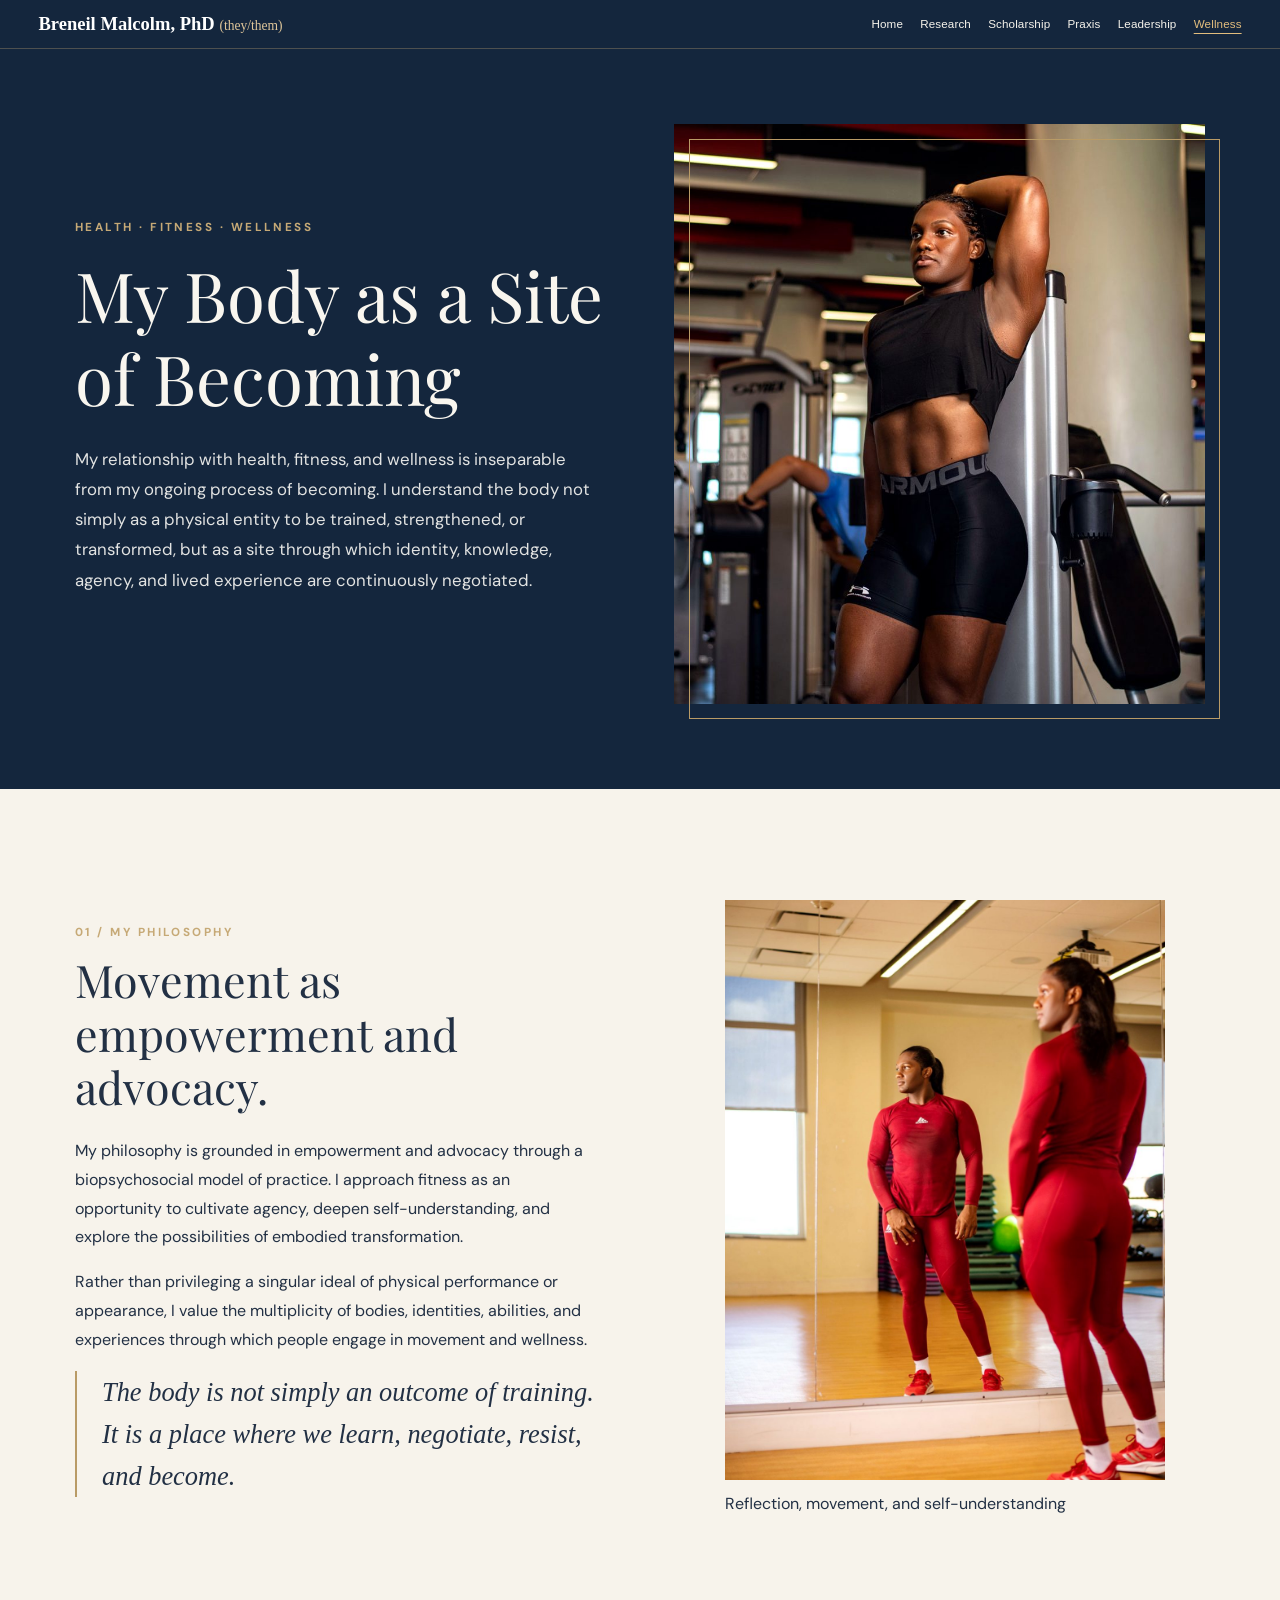
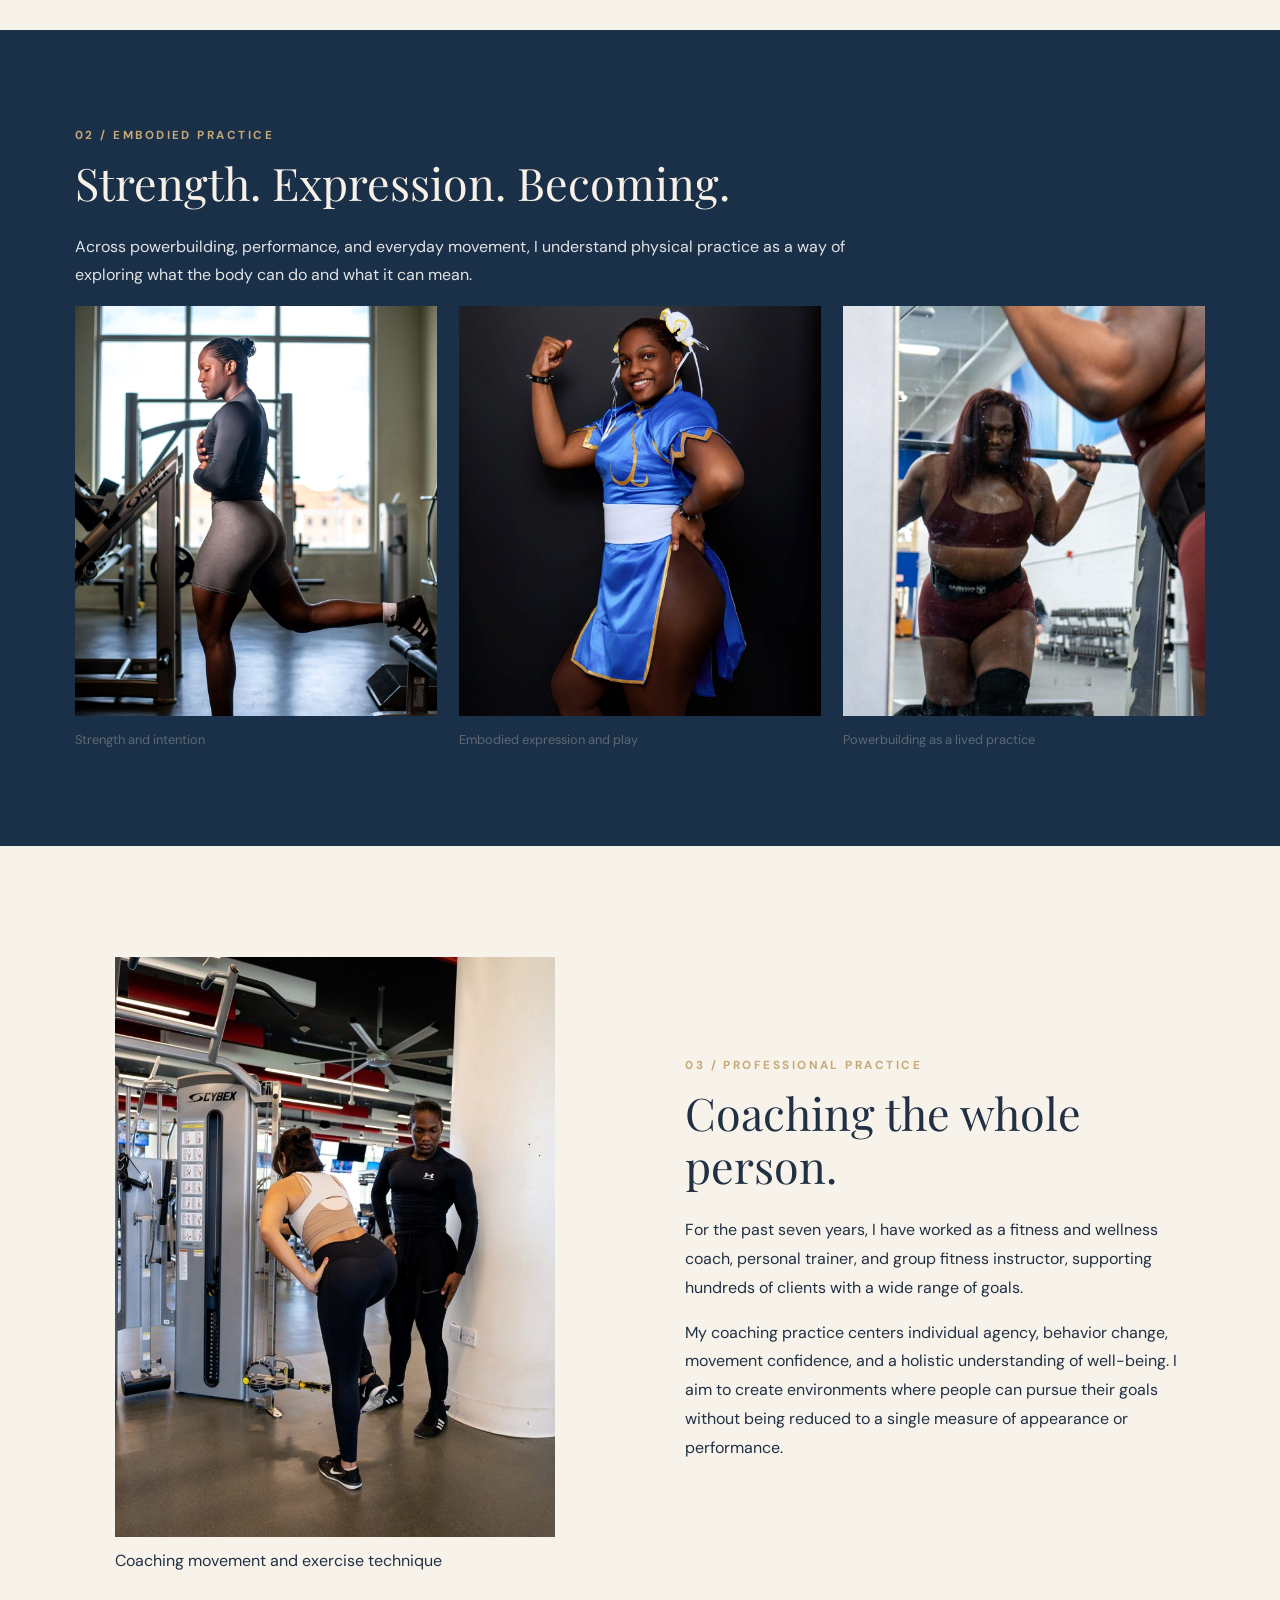
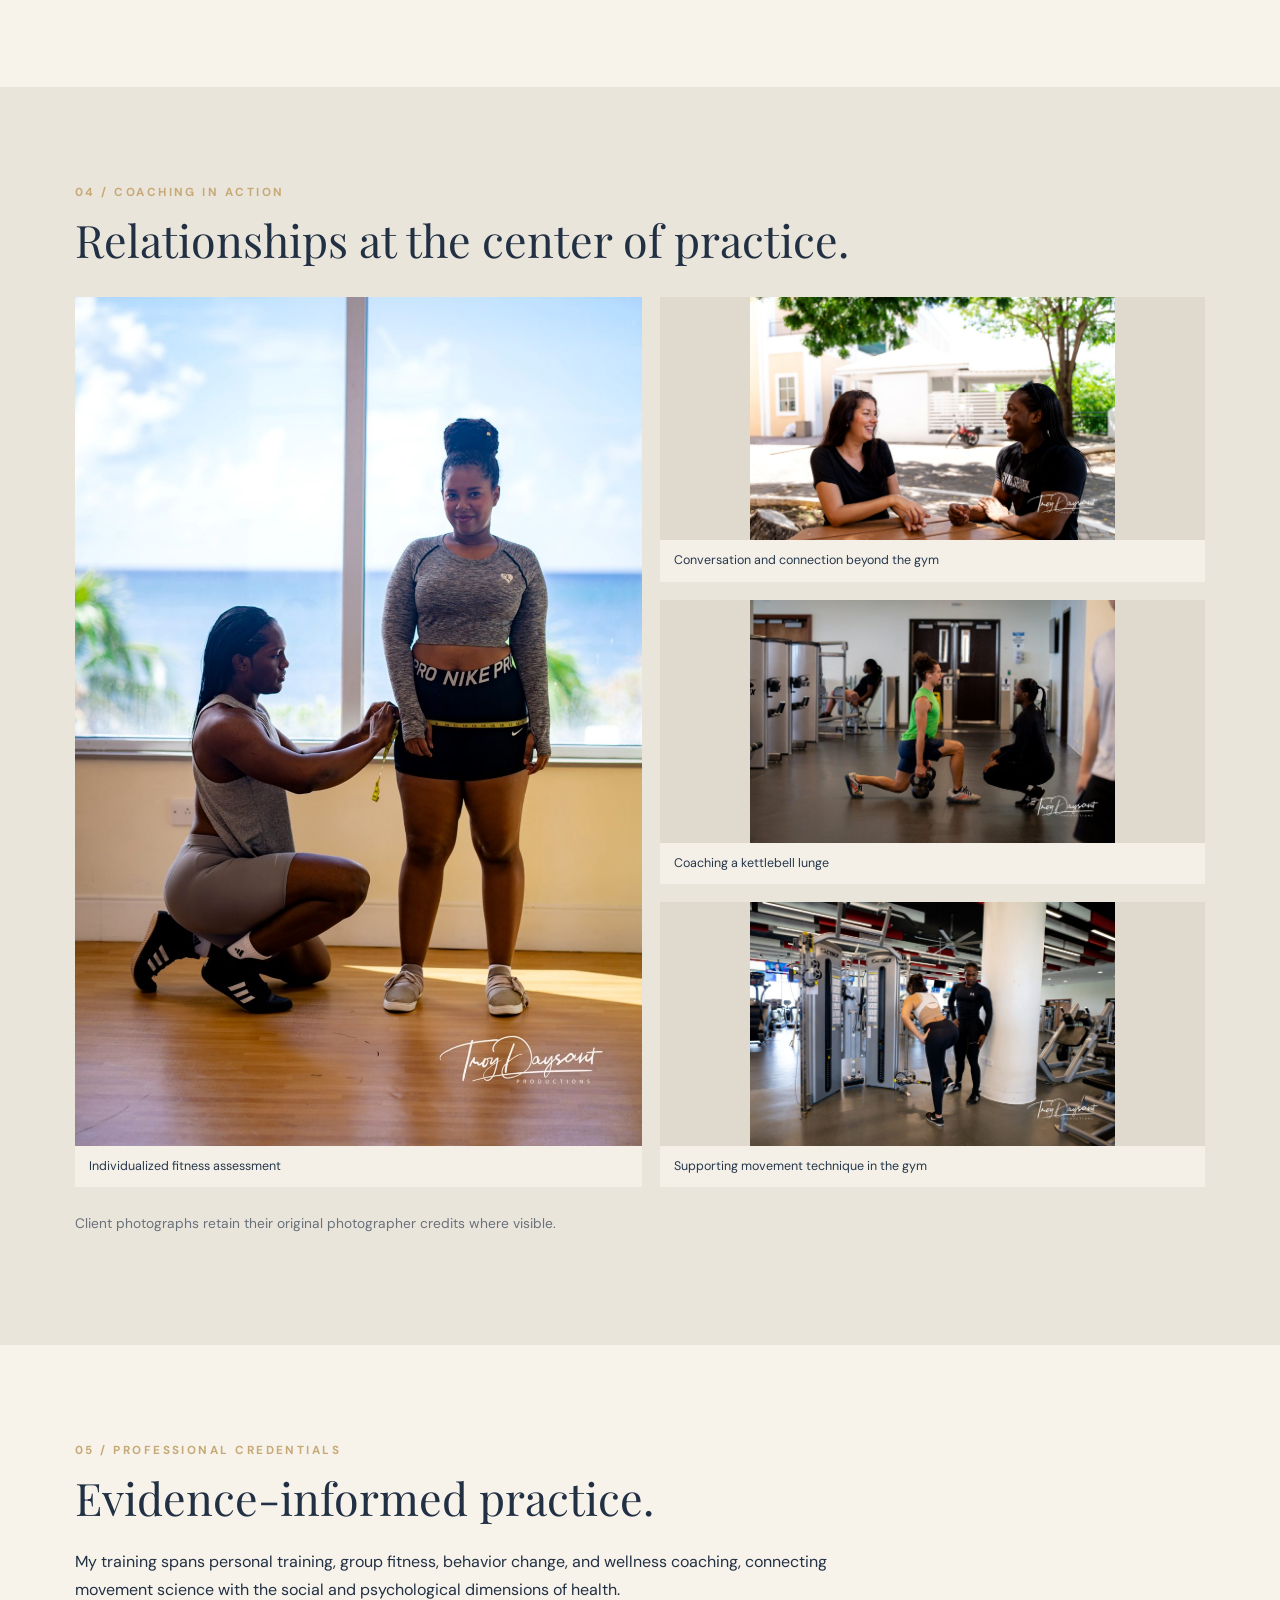
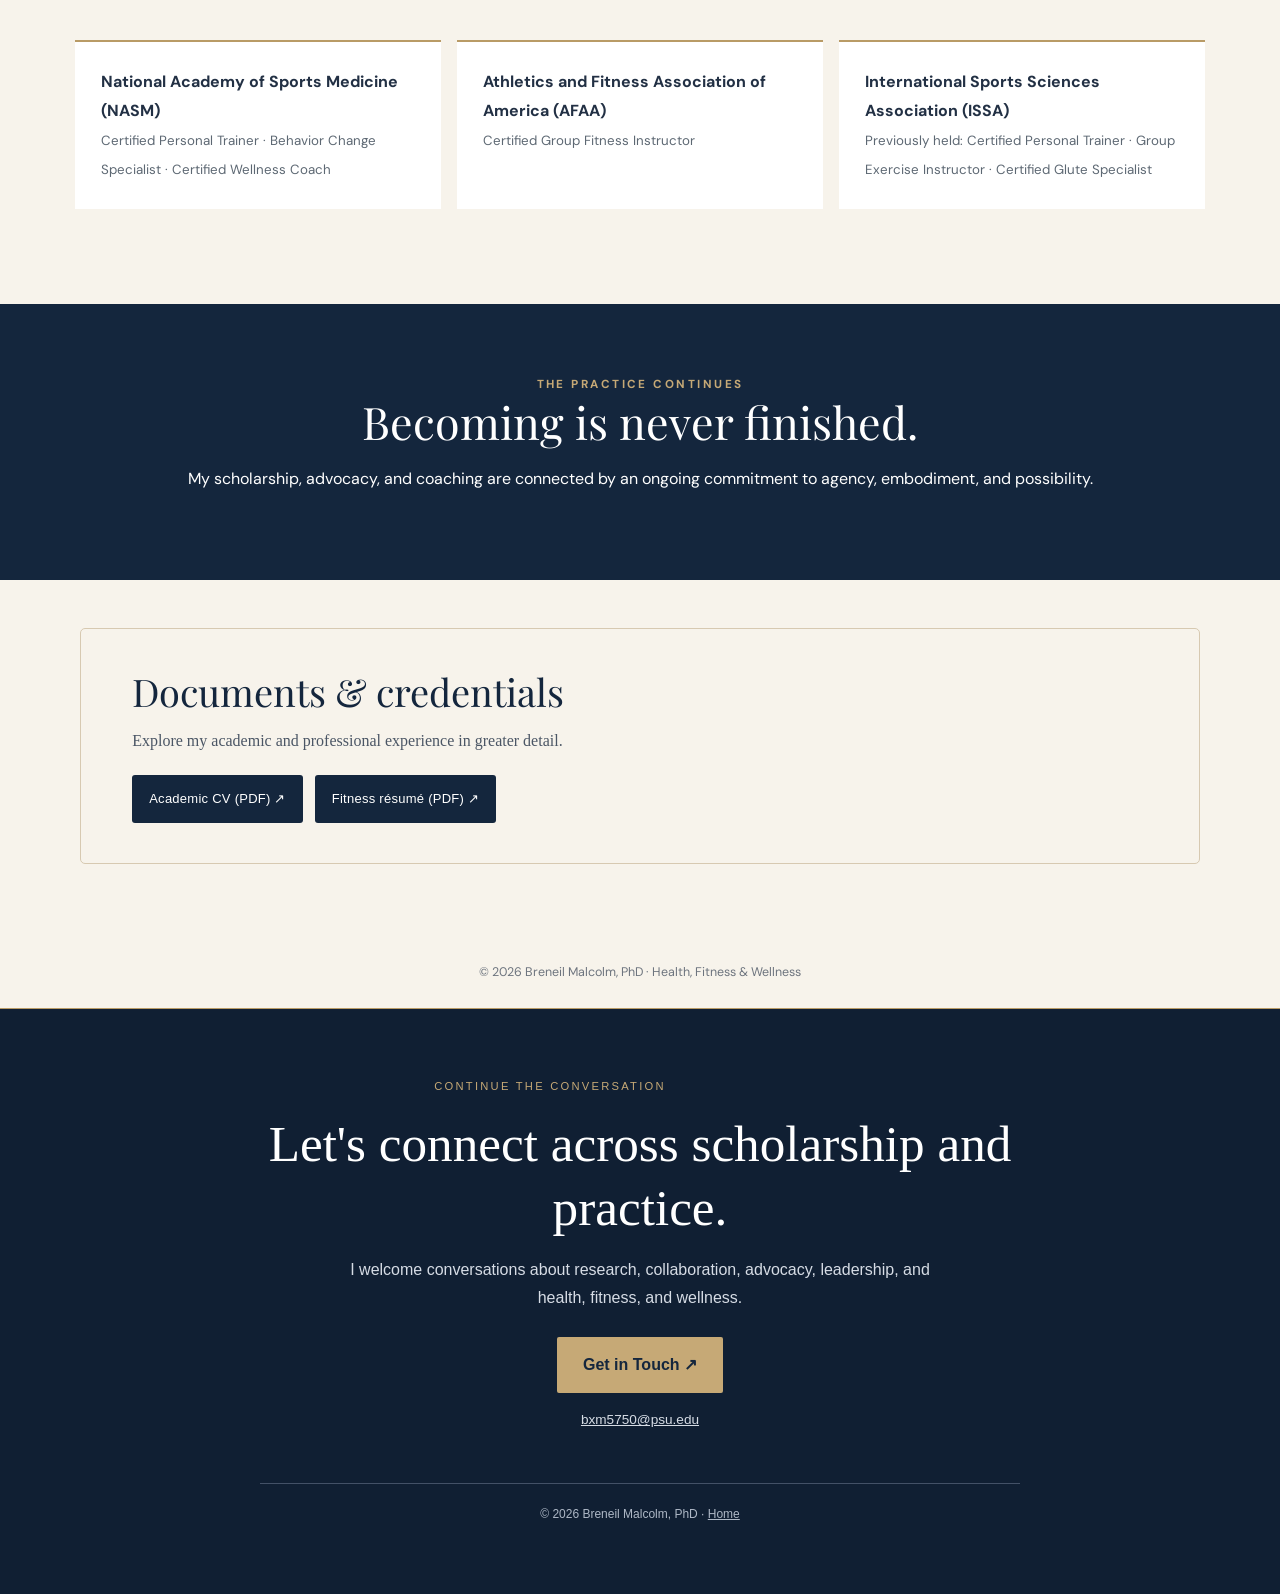
==== commit ba24fe94: "header update" ====
--- a/health-fitness-wellness.html
+++ b/health-fitness-wellness.html
@@ -19,7 +19,130 @@
 /* Header pronouns: consistent on every page */
 header .brand .header-pronouns, .site-header .brand .header-pronouns {font-family: 'DM Sans', Arial, sans-serif; font-size: .63em; font-style: normal; font-weight: 500; letter-spacing: .005em; color: #e6d3b1; white-space: nowrap; margin-left: .3em;}
 @media(max-width:600px){header .brand .header-pronouns, .site-header .brand .header-pronouns {font-size: .58em; margin-left: .2em;}}
-</style><link href="assets/site-global.css" rel="stylesheet"/><meta content="Breneil Malcolm, PhD — learning scientist, researcher, higher education leader, and health, fitness and wellness professional." name="description"/><link href="assets/v3-refinements.css" rel="stylesheet"/></head><body id="top"><header><a class="brand" href="index.html">Breneil Malcolm, <span>PhD</span> <span class="header-pronouns">(they/them)</span></a><nav aria-label="Site navigation" class="v3-global-nav"><a href="index.html">Home</a><a href="research.html">Research</a><a href="scholarship.html">Scholarship</a><a href="professional-praxis.html">Praxis</a><a href="leadership-service.html">Leadership</a><a aria-current="page" href="health-fitness-wellness.html">Wellness</a></nav></header><main><div class="hero"><div class="wrap hero-grid"><div><div class="eyebrow">Health · Fitness · Wellness</div><h1>My Body as a Site of Becoming</h1><p>My relationship with health, fitness, and wellness is inseparable from my ongoing process of becoming. I understand the body not simply as a physical entity to be trained, strengthened, or transformed, but as a site through which identity, knowledge, agency, and lived experience are continuously negotiated.</p></div><figure><img alt="Breneil posing in a gym wearing black athletic attire" decoding="async" loading="eager" src="assets/health-fitness-wellness-1.jpg"/></figure></div></div><section><div class="wrap split"><div><div class="eyebrow">01 / My philosophy</div><h2>Movement as empowerment and advocacy.</h2><p>My philosophy is grounded in empowerment and advocacy through a biopsychosocial model of practice. I approach fitness as an opportunity to cultivate agency, deepen self-understanding, and explore the possibilities of embodied transformation.</p><p>Rather than privileging a singular ideal of physical performance or appearance, I value the multiplicity of bodies, identities, abilities, and experiences through which people engage in movement and wellness.</p><div class="quote">The body is not simply an outcome of training. It is a place where we learn, negotiate, resist, and become.</div></div><figure><img alt="Reflection, movement, and self-understanding" decoding="async" loading="lazy" src="assets/health-fitness-wellness-2.jpg"/><figcaption>Reflection, movement, and self-understanding</figcaption></figure></div></section><section class="dark"><div class="wrap"><div class="eyebrow">02 / Embodied practice</div><h2>Strength. Expression. Becoming.</h2><p style="max-width:790px">Across powerbuilding, performance, and everyday movement, I understand physical practice as a way of exploring what the body can do and what it can mean.</p><div class="grid"><figure><img alt="Strength and intention" decoding="async" loading="lazy" src="assets/health-fitness-wellness-3.jpg"/><figcaption>Strength and intention</figcaption></figure><figure><img alt="Embodied expression and play" decoding="async" loading="lazy" src="assets/health-fitness-wellness-4.jpg"/><figcaption>Embodied expression and play</figcaption></figure><figure><img alt="Powerbuilding as a lived practice" decoding="async" loading="lazy" src="assets/health-fitness-wellness-5.jpg"/><figcaption>Powerbuilding as a lived practice</figcaption></figure></div></div></section><section><div class="wrap split"><div><figure><img alt="Coaching movement and exercise technique" decoding="async" loading="lazy" src="assets/health-fitness-wellness-6.jpg"/><figcaption>Coaching movement and exercise technique</figcaption></figure></div><div><div class="eyebrow">03 / Professional practice</div><h2>Coaching the whole person.</h2><p>For the past seven years, I have worked as a fitness and wellness coach, personal trainer, and group fitness instructor, supporting hundreds of clients with a wide range of goals.</p><p>My coaching practice centers individual agency, behavior change, movement confidence, and a holistic understanding of well-being. I aim to create environments where people can pursue their goals without being reduced to a single measure of appearance or performance.</p></div></div></section><section style="background:#eae5db"><div class="wrap"><div class="eyebrow">04 / Coaching in action</div><h2>Relationships at the center of practice.</h2><div class="coaching-editorial-grid"><div class="coaching-feature"><figure class="coaching-tile"><img alt="Individualized fitness assessment" decoding="async" loading="lazy" src="assets/health-fitness-wellness-7.jpg"/><figcaption>Individualized fitness assessment</figcaption></figure></div><div class="coaching-stack"><figure class="coaching-tile"><img alt="Conversation and connection beyond the gym" decoding="async" loading="lazy" src="assets/health-fitness-wellness-8.jpg"/><figcaption>Conversation and connection beyond the gym</figcaption></figure><figure class="coaching-tile"><img alt="Coaching a kettlebell lunge" decoding="async" loading="lazy" src="assets/health-fitness-wellness-9.jpg"/><figcaption>Coaching a kettlebell lunge</figcaption></figure><figure class="coaching-tile"><img alt="Supporting movement technique in the gym" decoding="async" loading="lazy" src="assets/health-fitness-wellness-10.jpg"/><figcaption>Supporting movement technique in the gym</figcaption></figure></div></div><p class="note" style="margin-top:24px">Client photographs retain their original photographer credits where visible.</p></div></section><section><div class="wrap"><div class="eyebrow">05 / Professional credentials</div><h2>Evidence-informed practice.</h2><p style="max-width:760px">My training spans personal training, group fitness, behavior change, and wellness coaching, connecting movement science with the social and psychological dimensions of health.</p><div class="credentials"><div class="credential"><b>National Academy of Sports Medicine (NASM)</b><small>Certified Personal Trainer · Behavior Change Specialist · Certified Wellness Coach</small></div><div class="credential"><b>Athletics and Fitness Association of America (AFAA)</b><small>Certified Group Fitness Instructor</small></div><div class="credential"><b>International Sports Sciences Association (ISSA)</b><small>Previously held: Certified Personal Trainer · Group Exercise Instructor · Certified Glute Specialist</small></div></div></div></section><div class="end"><div class="eyebrow">The practice continues</div><h2>Becoming is never finished.</h2><p>My scholarship, advocacy, and coaching are connected by an ongoing commitment to agency, embodiment, and possibility.</p></div><section aria-label="Downloadable documents" class="v3-documents"><h2>Documents &amp; credentials</h2><p>Explore my academic and professional experience in greater detail.</p><div class="v3-document-links"><a href="documents/BMalcolm_CV_11-2026.pdf" rel="noopener noreferrer" target="_blank">Academic CV (PDF) ↗</a><a href="documents/BMalcolm_FitnessResume_11-2026.pdf" rel="noopener noreferrer" target="_blank">Fitness résumé (PDF) ↗</a></div></section></main><footer>© 2026 Breneil Malcolm, PhD · Health, Fitness &amp; Wellness</footer><section aria-label="Get in touch" class="v3-contact-footer"><div class="v3-contact-inner"><p class="v3-contact-kicker">Continue the conversation</p><h2>Let's connect across scholarship and practice.</h2><p>I welcome conversations about research, collaboration, advocacy, leadership, and health, fitness, and wellness.</p><a class="v3-contact-button" href="mailto:bxm5750@psu.edu?subject=Inquiry%20via%20breneil.com">Get in Touch ↗</a><a class="v3-contact-email" href="mailto:bxm5750@psu.edu">bxm5750@psu.edu</a><div class="v3-contact-bottom">© 2026 Breneil Malcolm, PhD · <a href="index.html" style="color:inherit">Home</a></div></div></section><script>
+</style><link href="assets/site-global.css" rel="stylesheet"/><meta content="Breneil Malcolm, PhD — learning scientist, researcher, higher education leader, and health, fitness and wellness professional." name="description"/><link href="assets/v3-refinements.css" rel="stylesheet"/><style id="compact-site-header">
+/* Compact two-tier header: site identity above navigation on desktop. */
+.site-header {
+  display: flex !important;
+  flex-direction: column !important;
+  align-items: center !important;
+  justify-content: center !important;
+  gap: 5px !important;
+  padding: 9px 4vw 8px !important;
+  min-height: 0 !important;
+}
+.site-header .brand {
+  display: block;
+  max-width: 100%;
+  font-size: clamp(1rem, 1.45vw, 1.22rem) !important;
+  line-height: 1.35 !important;
+  text-align: center;
+  white-space: normal !important;
+}
+.site-header .brand .header-pronouns {
+  display: inline;
+  font-size: .72em !important;
+  white-space: nowrap;
+  margin-left: .2em;
+}
+.site-header nav.v3-global-nav {
+  display: flex;
+  position: static;
+  flex-direction: row;
+  align-items: center;
+  justify-content: center;
+  flex-wrap: wrap;
+  width: 100%;
+  gap: clamp(12px, 2.2vw, 30px);
+  padding: 0;
+  border: 0;
+  background: transparent;
+}
+.site-header nav.v3-global-nav a {
+  padding: 3px 0;
+  font-size: .73rem;
+  line-height: 1.4;
+}
+@media (max-width: 760px) {
+  .site-header {
+    display: grid !important;
+    grid-template-columns: minmax(0, 1fr) auto;
+    align-items: center !important;
+    justify-content: stretch !important;
+    column-gap: 10px !important;
+    row-gap: 0 !important;
+    padding: 9px 4vw !important;
+  }
+  .site-header .brand {
+    min-width: 0;
+    font-size: clamp(.87rem, 3.5vw, 1.04rem) !important;
+    line-height: 1.25 !important;
+    text-align: left;
+    overflow-wrap: normal;
+  }
+  .site-header .brand .header-pronouns {
+    font-size: .72em !important;
+  }
+  .site-header .menu-toggle {
+    display: inline-flex !important;
+    align-items: center;
+    justify-content: center;
+    gap: 5px;
+    position: static;
+    flex-shrink: 0;
+    padding: 7px 9px;
+    font-size: .76rem;
+    line-height: 1.2;
+    white-space: nowrap;
+  }
+  .site-header nav.v3-global-nav {
+    display: none !important;
+    position: static !important;
+    grid-column: 1 / -1;
+    width: 100%;
+    flex-direction: column;
+    align-items: stretch;
+    gap: 0;
+    padding: 9px 0 4px;
+    margin-top: 8px;
+    border-top: 1px solid #405066;
+    border-bottom: 0;
+    background: transparent;
+  }
+  .site-header nav.v3-global-nav.open { display: flex !important; }
+  .site-header nav.v3-global-nav a {
+    padding: 8px 4px;
+    font-size: .87rem;
+  }
+}
+@media (max-width: 380px) {
+  .site-header { padding-left: 12px !important; padding-right: 12px !important; }
+  .site-header .brand { font-size: .84rem !important; }
+  .site-header .brand .header-pronouns { font-size: .7em !important; }
+  .site-header .menu-toggle { padding: 6px 7px; font-size: .72rem; }
+}
+</style>
+<style id="unified-portfolio-header-styles">
+/* Identical site header across all six pages. */
+header.unified-site-header {box-sizing:border-box!important;position:relative!important;top:auto!important;left:auto!important;right:auto!important;z-index:100!important;width:100%!important;max-width:none!important;min-height:0!important;height:auto!important;margin:0!important;padding:13px clamp(16px,3vw,42px)!important;background:#14263d!important;border-bottom:1px solid rgba(198,169,118,.32)!important;display:flex!important;align-items:center!important;justify-content:space-between!important;gap:20px!important;flex-wrap:nowrap!important;box-shadow:none!important;transform:none!important;}
+header.unified-site-header,header.unified-site-header * {box-sizing:border-box!important;}
+header.unified-site-header .unified-brand {font-family:Georgia,'Times New Roman',serif!important;font-size:clamp(16px,1.45vw,21px)!important;font-weight:600!important;line-height:1.2!important;letter-spacing:0!important;color:#fff!important;text-decoration:none!important;white-space:nowrap!important;display:inline-block!important;flex-shrink:0!important;margin:0!important;padding:0!important;text-transform:none!important;}
+header.unified-site-header .unified-pronouns {font-family:inherit!important;font-size:.73em!important;font-weight:400!important;color:#dfc69a!important;white-space:nowrap!important;}
+header.unified-site-header .unified-nav {position:static!important;display:flex!important;flex-direction:row!important;flex-wrap:nowrap!important;align-items:center!important;justify-content:flex-end!important;gap:clamp(9px,1.35vw,22px)!important;max-width:none!important;width:auto!important;height:auto!important;min-height:0!important;overflow:visible!important;background:transparent!important;box-shadow:none!important;border:0!important;padding:0!important;margin:0!important;transform:none!important;visibility:visible!important;opacity:1!important;}
+header.unified-site-header .unified-nav a {display:inline-block!important;position:static!important;padding:3px 0!important;margin:0!important;font-family:Arial,Helvetica,sans-serif!important;font-size:clamp(10px,.91vw,13px)!important;line-height:1.35!important;letter-spacing:.01em!important;text-transform:none!important;color:#f7f4ec!important;text-decoration:none!important;white-space:nowrap!important;background:transparent!important;border:0!important;}
+header.unified-site-header .unified-nav a:hover,header.unified-site-header .unified-nav a[aria-current="page"] {color:#e2bd7d!important;text-decoration:underline!important;text-underline-offset:5px!important;}
+header.unified-site-header .unified-menu-toggle {display:none!important;}
+@media(max-width:900px){
+ header.unified-site-header {padding:11px 16px!important;gap:8px!important;flex-wrap:wrap!important;align-items:center!important;}
+ header.unified-site-header .unified-brand {font-size:clamp(15px,3.5vw,19px)!important;white-space:normal!important;flex:1 1 0!important;min-width:0!important;}
+ header.unified-site-header .unified-pronouns {font-size:.78em!important;}
+ header.unified-site-header .unified-menu-toggle {display:inline-flex!important;align-items:center!important;justify-content:center!important;gap:7px!important;flex:0 0 auto!important;padding:8px 11px!important;margin:0!important;min-width:75px!important;min-height:38px!important;background:transparent!important;border:1px solid #b9a37f!important;border-radius:5px!important;color:#fff!important;font:600 12px Arial,Helvetica,sans-serif!important;line-height:1!important;letter-spacing:0!important;cursor:pointer!important;visibility:visible!important;opacity:1!important;}
+ header.unified-site-header .unified-nav {display:none!important;flex:0 0 100%!important;width:100%!important;flex-direction:column!important;align-items:stretch!important;gap:0!important;padding:8px 0 0!important;border-top:1px solid rgba(198,169,118,.25)!important;margin-top:4px!important;}
+ header.unified-site-header .unified-nav.is-open {display:flex!important;}
+ header.unified-site-header .unified-nav a {font-size:14px!important;padding:10px 5px!important;white-space:normal!important;}
+}
+@media(max-width:360px){header.unified-site-header .unified-brand {font-size:14px!important;}header.unified-site-header .unified-menu-toggle{padding:7px!important;min-width:65px!important;}}
+</style>
+</head><body id="top"><header class="unified-site-header"><a class="unified-brand" href="index.html" aria-label="Breneil Malcolm, PhD (they/them), homepage">Breneil Malcolm, PhD <span class="unified-pronouns">(they/them)</span></a><button class="unified-menu-toggle" type="button" aria-controls="unified-site-nav" aria-expanded="false">Menu <span aria-hidden="true">☰</span></button><nav id="unified-site-nav" class="unified-nav" aria-label="Site navigation"><a href="index.html">Home</a><a href="research.html">Research</a><a href="scholarship.html">Scholarship</a><a href="professional-praxis.html">Praxis</a><a href="leadership-service.html">Leadership</a><a href="health-fitness-wellness.html" aria-current="page">Wellness</a></nav></header><main><div class="hero"><div class="wrap hero-grid"><div><div class="eyebrow">Health · Fitness · Wellness</div><h1>My Body as a Site of Becoming</h1><p>My relationship with health, fitness, and wellness is inseparable from my ongoing process of becoming. I understand the body not simply as a physical entity to be trained, strengthened, or transformed, but as a site through which identity, knowledge, agency, and lived experience are continuously negotiated.</p></div><figure><img alt="Breneil posing in a gym wearing black athletic attire" decoding="async" loading="eager" src="assets/health-fitness-wellness-1.jpg"/></figure></div></div><section><div class="wrap split"><div><div class="eyebrow">01 / My philosophy</div><h2>Movement as empowerment and advocacy.</h2><p>My philosophy is grounded in empowerment and advocacy through a biopsychosocial model of practice. I approach fitness as an opportunity to cultivate agency, deepen self-understanding, and explore the possibilities of embodied transformation.</p><p>Rather than privileging a singular ideal of physical performance or appearance, I value the multiplicity of bodies, identities, abilities, and experiences through which people engage in movement and wellness.</p><div class="quote">The body is not simply an outcome of training. It is a place where we learn, negotiate, resist, and become.</div></div><figure><img alt="Reflection, movement, and self-understanding" decoding="async" loading="lazy" src="assets/health-fitness-wellness-2.jpg"/><figcaption>Reflection, movement, and self-understanding</figcaption></figure></div></section><section class="dark"><div class="wrap"><div class="eyebrow">02 / Embodied practice</div><h2>Strength. Expression. Becoming.</h2><p style="max-width:790px">Across powerbuilding, performance, and everyday movement, I understand physical practice as a way of exploring what the body can do and what it can mean.</p><div class="grid"><figure><img alt="Strength and intention" decoding="async" loading="lazy" src="assets/health-fitness-wellness-3.jpg"/><figcaption>Strength and intention</figcaption></figure><figure><img alt="Embodied expression and play" decoding="async" loading="lazy" src="assets/health-fitness-wellness-4.jpg"/><figcaption>Embodied expression and play</figcaption></figure><figure><img alt="Powerbuilding as a lived practice" decoding="async" loading="lazy" src="assets/health-fitness-wellness-5.jpg"/><figcaption>Powerbuilding as a lived practice</figcaption></figure></div></div></section><section><div class="wrap split"><div><figure><img alt="Coaching movement and exercise technique" decoding="async" loading="lazy" src="assets/health-fitness-wellness-6.jpg"/><figcaption>Coaching movement and exercise technique</figcaption></figure></div><div><div class="eyebrow">03 / Professional practice</div><h2>Coaching the whole person.</h2><p>For the past seven years, I have worked as a fitness and wellness coach, personal trainer, and group fitness instructor, supporting hundreds of clients with a wide range of goals.</p><p>My coaching practice centers individual agency, behavior change, movement confidence, and a holistic understanding of well-being. I aim to create environments where people can pursue their goals without being reduced to a single measure of appearance or performance.</p></div></div></section><section style="background:#eae5db"><div class="wrap"><div class="eyebrow">04 / Coaching in action</div><h2>Relationships at the center of practice.</h2><div class="coaching-editorial-grid"><div class="coaching-feature"><figure class="coaching-tile"><img alt="Individualized fitness assessment" decoding="async" loading="lazy" src="assets/health-fitness-wellness-7.jpg"/><figcaption>Individualized fitness assessment</figcaption></figure></div><div class="coaching-stack"><figure class="coaching-tile"><img alt="Conversation and connection beyond the gym" decoding="async" loading="lazy" src="assets/health-fitness-wellness-8.jpg"/><figcaption>Conversation and connection beyond the gym</figcaption></figure><figure class="coaching-tile"><img alt="Coaching a kettlebell lunge" decoding="async" loading="lazy" src="assets/health-fitness-wellness-9.jpg"/><figcaption>Coaching a kettlebell lunge</figcaption></figure><figure class="coaching-tile"><img alt="Supporting movement technique in the gym" decoding="async" loading="lazy" src="assets/health-fitness-wellness-10.jpg"/><figcaption>Supporting movement technique in the gym</figcaption></figure></div></div><p class="note" style="margin-top:24px">Client photographs retain their original photographer credits where visible.</p></div></section><section><div class="wrap"><div class="eyebrow">05 / Professional credentials</div><h2>Evidence-informed practice.</h2><p style="max-width:760px">My training spans personal training, group fitness, behavior change, and wellness coaching, connecting movement science with the social and psychological dimensions of health.</p><div class="credentials"><div class="credential"><b>National Academy of Sports Medicine (NASM)</b><small>Certified Personal Trainer · Behavior Change Specialist · Certified Wellness Coach</small></div><div class="credential"><b>Athletics and Fitness Association of America (AFAA)</b><small>Certified Group Fitness Instructor</small></div><div class="credential"><b>International Sports Sciences Association (ISSA)</b><small>Previously held: Certified Personal Trainer · Group Exercise Instructor · Certified Glute Specialist</small></div></div></div></section><div class="end"><div class="eyebrow">The practice continues</div><h2>Becoming is never finished.</h2><p>My scholarship, advocacy, and coaching are connected by an ongoing commitment to agency, embodiment, and possibility.</p></div><section aria-label="Downloadable documents" class="v3-documents"><h2>Documents &amp; credentials</h2><p>Explore my academic and professional experience in greater detail.</p><div class="v3-document-links"><a href="documents/BMalcolm_CV_11-2026.pdf" rel="noopener noreferrer" target="_blank">Academic CV (PDF) ↗</a><a href="documents/BMalcolm_FitnessResume_11-2026.pdf" rel="noopener noreferrer" target="_blank">Fitness résumé (PDF) ↗</a></div></section></main><footer>© 2026 Breneil Malcolm, PhD · Health, Fitness &amp; Wellness</footer><section aria-label="Get in touch" class="v3-contact-footer"><div class="v3-contact-inner"><p class="v3-contact-kicker">Continue the conversation</p><h2>Let's connect across scholarship and practice.</h2><p>I welcome conversations about research, collaboration, advocacy, leadership, and health, fitness, and wellness.</p><a class="v3-contact-button" href="mailto:bxm5750@psu.edu?subject=Inquiry%20via%20breneil.com">Get in Touch ↗</a><a class="v3-contact-email" href="mailto:bxm5750@psu.edu">bxm5750@psu.edu</a><div class="v3-contact-bottom">© 2026 Breneil Malcolm, PhD · <a href="index.html" style="color:inherit">Home</a></div></div></section><script>
 (function(){
  const gallery=document.querySelector('.coaching-editorial-grid');
  if(!gallery)return;
@@ -30,4 +153,6 @@
  feature.querySelector('img').addEventListener('load',align);
  align();
 })();
+</script><script id="unified-portfolio-header-script">
+(function(){var header=document.querySelector('header.unified-site-header');if(!header)return;var button=header.querySelector('.unified-menu-toggle');var nav=header.querySelector('.unified-nav');button.addEventListener('click',function(){var open=nav.classList.toggle('is-open');button.setAttribute('aria-expanded',String(open));});nav.addEventListener('click',function(event){if(event.target.closest('a')){nav.classList.remove('is-open');button.setAttribute('aria-expanded','false');}});document.addEventListener('keydown',function(event){if(event.key==='Escape'){nav.classList.remove('is-open');button.setAttribute('aria-expanded','false');}});})();
 </script></body></html>
